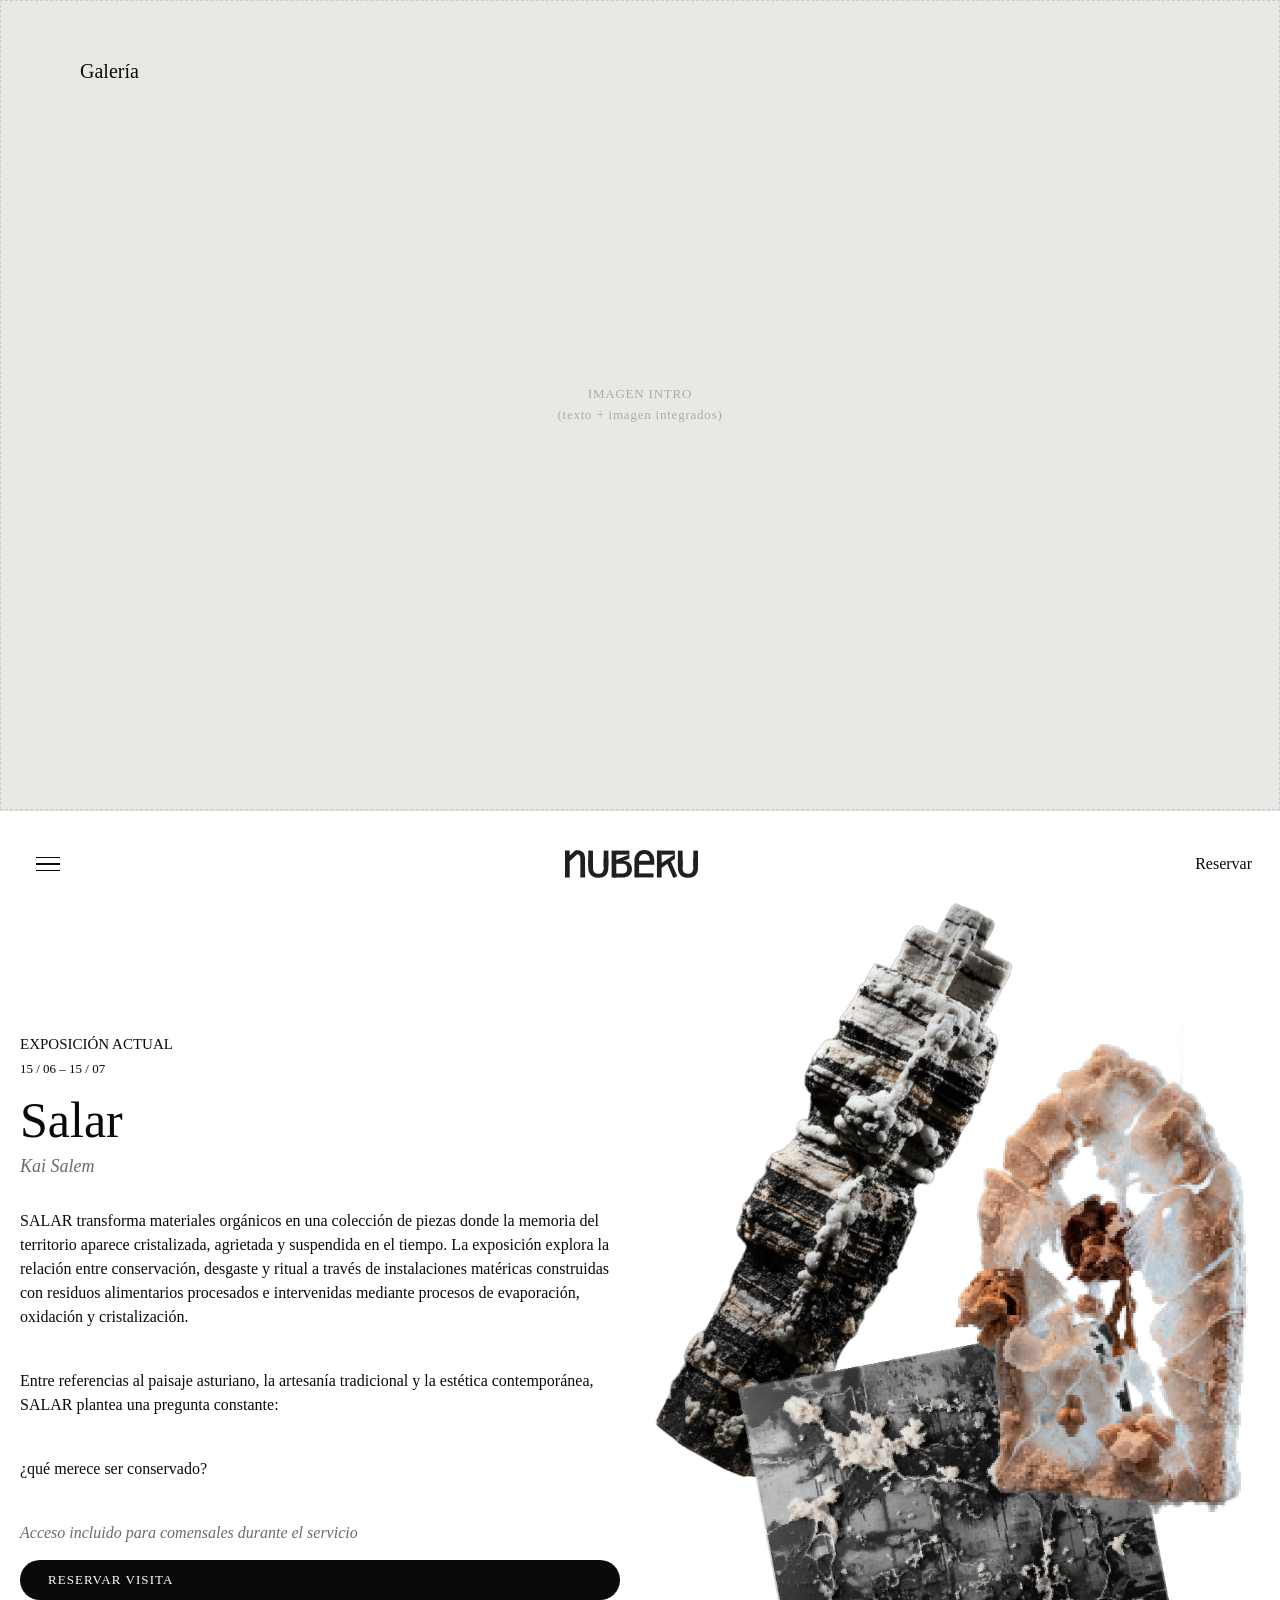
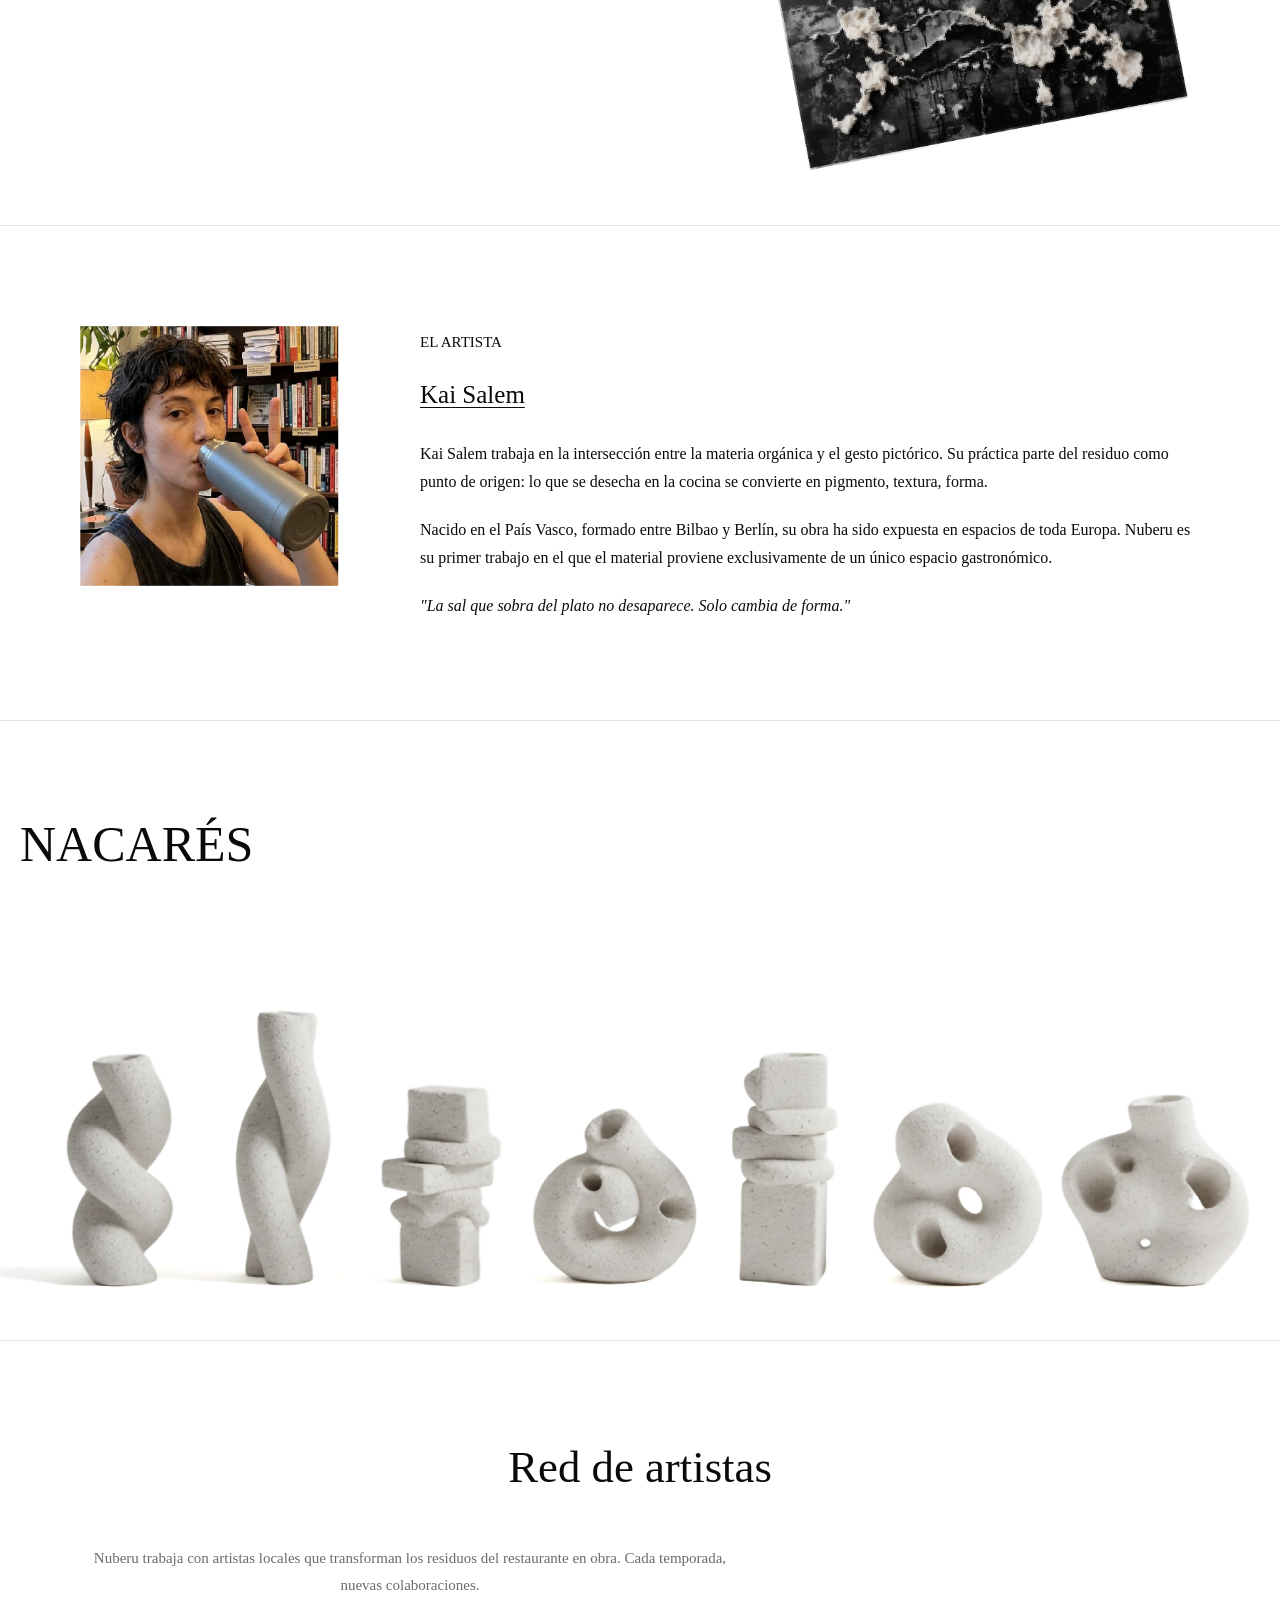
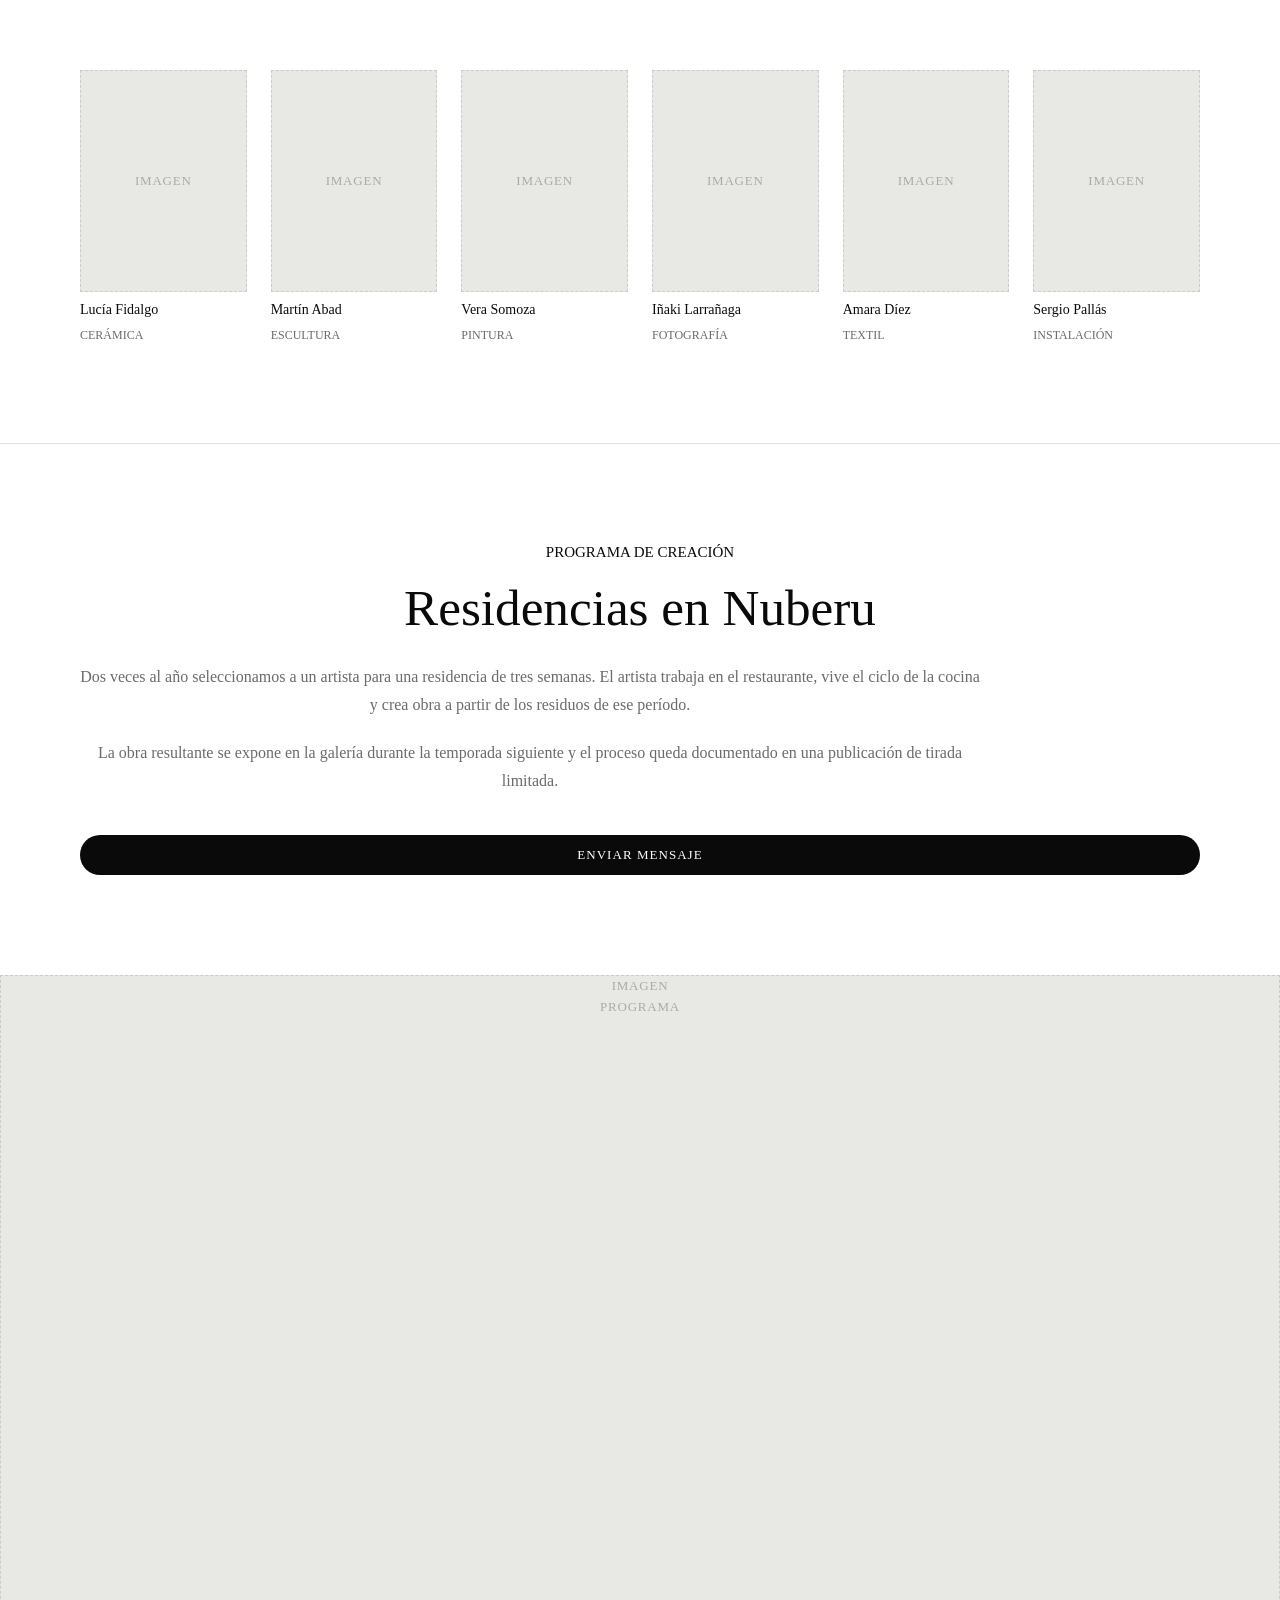
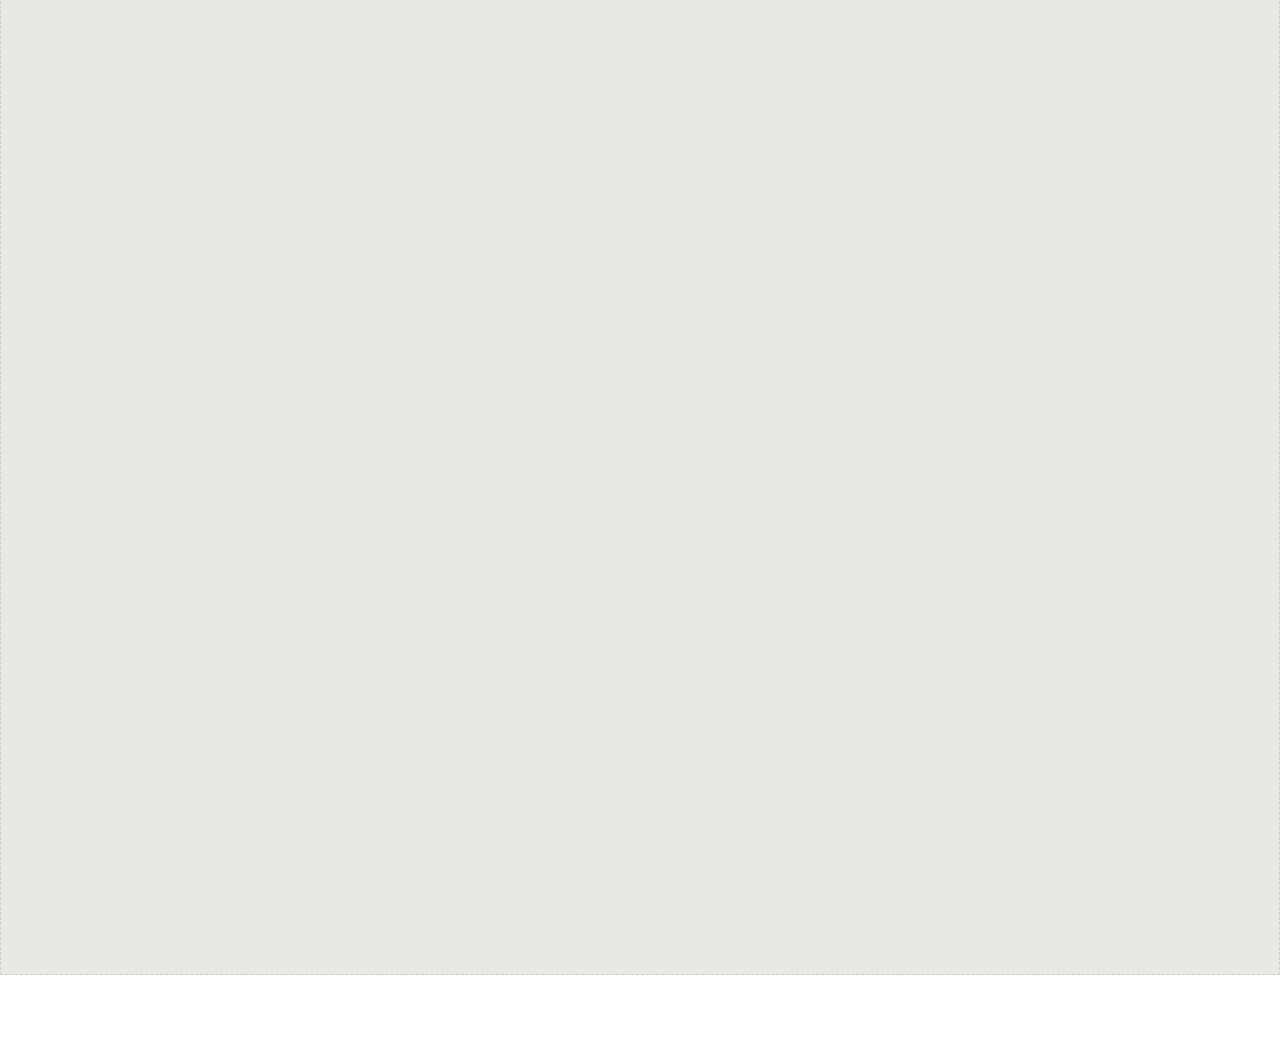
==== galeria.html @ 718197f5 "Add gallery page with interactive elements and styles" ====
<!DOCTYPE html>
<html lang="es">
<head>
    <meta charset="UTF-8" />
    <meta name="viewport" content="width=device-width, initial-scale=1.0" />
    <title>Nuberu — Galería</title>

    <link rel="preconnect" href="https://fonts.googleapis.com" />
    <link rel="preconnect" href="https://fonts.gstatic.com" crossorigin />
    <link href="https://fonts.googleapis.com/css2?family=Cormorant+Garamond:ital,wght@0,300;0,400;1,300;1,400&display=swap" rel="stylesheet" />

    <link rel="stylesheet" href="css/main.css" />
    <link rel="stylesheet" href="css/galeria.css" />
</head>
<body>

<!-- ============================================
     BARRA FIJA INFERIOR
============================================= -->
<nav class="barra-inferior" role="navigation" aria-label="Navegación principal">

    <button class="btn-menu" id="btnMenu" aria-label="Abrir menú" aria-expanded="false">
        <span></span>
        <span></span>
        <span></span>
    </button>

    <a href="index.html" class="barra-logo barra-logo--visible" id="barraLogo" aria-label="Volver al inicio">
        <img src="assets/images/logo.svg" alt="Nuberu" height="28" />
    </a>

    <a href="reservas.html" class="btn-reservar" role="button">Reservar</a>

</nav>


<!-- ============================================
     MENÚ OVERLAY — PANTALLA COMPLETA
============================================= -->
<div class="menu-overlay" id="menuOverlay" role="dialog" aria-modal="true" aria-label="Menú de navegación">
    <div class="menu-columnas">

        <div class="menu-columna">
            <a href="restaurante.html" class="menu-titulo">Restaurante</a>
            <a href="restaurante.html#menu"    class="menu-item">Menú</a>
            <a href="restaurante.html#eventos" class="menu-item">Eventos</a>
            <a href="reservas.html#proveedores" class="menu-item">Productos</a>
        </div>

        <div class="menu-columna">
            <a href="galeria.html" class="menu-titulo">Galería</a>
            <a href="galeria.html#exposiciones"      class="menu-item">Exposiciones</a>
            <a href="galeria.html#artistas"          class="menu-item">Artistas</a>
            <a href="galeria.html#programa-creacion" class="menu-item">Creación</a>
        </div>

    </div>
</div>


<!-- ============================================
     ETIQUETA FIJA: GALERÍA
============================================= -->
<a class="gal-label-fijo" aria-hidden="true" href="galeria.html">Galería</a>


<!-- ============================================
     SECCIÓN 1: INTRO
     Texto e imagen son un único archivo de imagen
============================================= -->
<section id="gal-intro" aria-label="Introducción Galería">
    <div class="gal-intro__imagen">
        <!--
          PRODUCCIÓN: reemplazar por:
          <img src="assets/images/galeria-intro.png"
               alt="Galería Nuberu — espacio de creación y exposición"
               class="gal-intro__img" />
        -->
        <div class="gal-placeholder gal-placeholder--intro">
            <span>IMAGEN INTRO<br>(texto + imagen integrados)</span>
        </div>
    </div>
</section>


<!-- ============================================
     SECCIÓN 2: EXPOSICIÓN ACTUAL
============================================= -->
<section id="exposiciones" aria-label="Exposición actual">

    <div class="gal-expo">

        <!-- Columna izquierda: texto -->
        <div class="gal-expo__texto">
            <p class="gal-expo__etiqueta">Exposición actual</p>
            <p class="gal-expo__fechas">15 / 06 – 15 / 07</p>
            <h1 class="gal-expo__titulo">Salar</h1>
            <p class="gal-expo__artista-nombre">Kai Salem</p>
            <p class="gal-expo__descripcion">
                SALAR transforma materiales orgánicos en una colección de piezas donde la memoria del territorio aparece cristalizada, agrietada y suspendida en el tiempo. La exposición explora la relación entre conservación, desgaste y ritual a través de instalaciones matéricas construidas con residuos alimentarios procesados e intervenidas mediante procesos de evaporación, oxidación y cristalización.
            </p>
            <p class="gal-expo__descripcion"> Entre referencias al paisaje asturiano, la artesanía tradicional y la estética contemporánea, SALAR plantea una pregunta constante:
            </p>
            <p class="gal-expo__descripcion"> ¿qué merece ser conservado?
            </p>
            <p class="gal-expo__nota"> Acceso incluido para comensales durante el servicio
            </p>
            <a href="reservas.html" class="btn-saber-mas">Reservar visita</a>
        </div>

        <!-- Columna derecha: imagen -->
        <div class="gal-expo__imagen">

              <img src="assets/images/salar-comp.png"
                   alt="Salar — Kai Salem" />
        </div>

    </div>

</section>


<!-- ============================================
     SECCIÓN 3: EL ARTISTA
============================================= -->
<section id="gal-artista" aria-label="El artista">

    <div class="gal-artista">

        <!-- 1 columna: imagen -->
        <div class="gal-artista__imagen">
              <img src="assets/images/kai-salem.png"
                   alt="Kai Salem" />
        </div>

        <!-- 3 columnas: texto -->
        <div class="gal-artista__texto">
            <p class="gal-expo__etiqueta">El artista</p>
            <h2 class="gal-artista__nombre">
                <a href="https://www.instagram.com/kai_okai/" target="_blank" rel="noopener" class="gal-artista__nombre-link">
                    Kai Salem
                </a>
            </h2>
            <p class="gal-artista__bio">
                Kai Salem trabaja en la intersección entre la materia orgánica y el gesto pictórico.
                Su práctica parte del residuo como punto de origen: lo que se desecha en la cocina
                se convierte en pigmento, textura, forma.
            </p>
            <p class="gal-artista__bio">
                Nacido en el País Vasco, formado entre Bilbao y Berlín, su obra ha sido expuesta
                en espacios de toda Europa. Nuberu es su primer trabajo en el que el material
                proviene exclusivamente de un único espacio gastronómico.
            </p>
            <p class="gal-artista__bio">
                "La sal que sobra del plato no desaparece. Solo cambia de forma."
            </p>
        </div>

    </div>

</section>
<!-- ============================================
     SECCIÓN 3.2: Proxima exposición
============================================= -->
<section id="gal-prox" aria-label="Próxima exposición">
    <div class="gal-expo__texto"> <h1 class="gal-expo__titulo">NACARÉS</h1> </div>
    <div class="gal-intro__imagen">
          <img src="assets/images/nacares.png"
               alt="Galería Nuberu — espacio de creación y exposición"
               class="gal-intro__img" />

    </div>
</section>


<!-- ============================================
     SECCIÓN 4: RED DE ARTISTAS
============================================= -->
<section id="artistas" aria-label="Red de artistas">

    <div class="gal-red">

        <div class="gal-red__cabecera">
            <h2 class="gal-red__titulo">Red de artistas</h2>
            <p class="gal-red__subtexto">
                Nuberu trabaja con artistas locales que transforman los residuos del restaurante
                en obra. Cada temporada, nuevas colaboraciones.
            </p>
        </div>

        <div class="gal-red__grid">

            <div class="gal-artista-card">
                <div class="gal-placeholder gal-placeholder--card">
                    <span>IMAGEN</span>
                </div>
                <p class="gal-artista-card__nombre">Lucía Fidalgo</p>
                <p class="gal-artista-card__disciplina">Cerámica</p>
            </div>

            <div class="gal-artista-card">
                <div class="gal-placeholder gal-placeholder--card">
                    <span>IMAGEN</span>
                </div>
                <p class="gal-artista-card__nombre">Martín Abad</p>
                <p class="gal-artista-card__disciplina">Escultura</p>
            </div>

            <div class="gal-artista-card">
                <div class="gal-placeholder gal-placeholder--card">
                    <span>IMAGEN</span>
                </div>
                <p class="gal-artista-card__nombre">Vera Somoza</p>
                <p class="gal-artista-card__disciplina">Pintura</p>
            </div>

            <div class="gal-artista-card">
                <div class="gal-placeholder gal-placeholder--card">
                    <span>IMAGEN</span>
                </div>
                <p class="gal-artista-card__nombre">Iñaki Larrañaga</p>
                <p class="gal-artista-card__disciplina">Fotografía</p>
            </div>

            <div class="gal-artista-card">
                <div class="gal-placeholder gal-placeholder--card">
                    <span>IMAGEN</span>
                </div>
                <p class="gal-artista-card__nombre">Amara Díez</p>
                <p class="gal-artista-card__disciplina">Textil</p>
            </div>

            <div class="gal-artista-card">
                <div class="gal-placeholder gal-placeholder--card">
                    <span>IMAGEN</span>
                </div>
                <p class="gal-artista-card__nombre">Sergio Pallás</p>
                <p class="gal-artista-card__disciplina">Instalación</p>
            </div>

        </div>

    </div>

</section>


<!-- ============================================
     SECCIÓN 5: PROGRAMA DE CREACIÓN
============================================= -->
<section id="programa-creacion" aria-label="Programa de creación">

    <div class="gal-programa">

        <div class="gal-programa__texto">
            <p class="gal-expo__etiqueta">Programa de creación</p>
            <h2 class="gal-programa__titulo">Residencias en Nuberu</h2>
            <p class="gal-programa__descripcion">
                Dos veces al año seleccionamos a un artista para una residencia de tres semanas.
                El artista trabaja en el restaurante, vive el ciclo de la cocina y crea obra
                a partir de los residuos de ese período.
            </p>
            <p class="gal-programa__descripcion">
                La obra resultante se expone en la galería durante la temporada siguiente
                y el proceso queda documentado en una publicación de tirada limitada.
            </p>
            <a href="mailto:talento@nuberu.es"
               class="btn-saber-mas"
               aria-label="Enviar mensaje a talento@nuberu.es">
                Enviar mensaje
            </a>
        </div>

        <div class="gal-programa__imagen">
            <!--
              PRODUCCIÓN: reemplazar por:
              <img src="assets/images/programa-creacion.png"
                   alt="Programa de residencias Nuberu" />
            -->
            <div class="gal-placeholder gal-placeholder--programa">
                <span>IMAGEN<br>PROGRAMA</span>
            </div>
        </div>

    </div>

</section>


<script src="js/main.js"></script>
<script src="js/galeria.js"></script>

</body>
</html>
---- css/main.css ----
/* =============================================
   VARIABLES Y RESET
============================================= */
:root {
    --blanco: #ffffff;
    --negro: #0a0a0a;
    --gris-claro: #f5f5f3;
    --gris-texto: #6b6b6b;
    --acento-rosa: #e8567a;
    --acento-mostaza: #d4a843;
    --acento-azul: #2b4fd4;
    --acento-verde: #3d7a5f;
    --barra-alto: 72px;
    --fuente-cuerpo: 'inter', satoshi, sans serif;
}

*, *::before, *::after {
    margin: 0;
    padding: 0;
    box-sizing: border-box;
}

html {
    scroll-behavior: smooth;
}

body {
    font-family: Inter;
    background: var(--blanco);
    color: var(--negro);
    overflow-x: hidden;
    padding-bottom: var(--barra-alto);
}

img {
    display: block;
    max-width: 100%;
}

a {
    text-decoration: none;
    color: inherit;
}

/* =============================================
   BARRA FIJA INFERIOR
============================================= */
.barra-inferior {
    position: fixed;
    bottom: 0;
    left: 0;
    right: 0;
    height: var(--barra-alto);
    z-index: 1000;
    display: flex;
    align-items: center;
    justify-content: space-between;
    padding: 0 28px;
    background: linear-gradient(to bottom, transparent 0%, rgba(255,255,255,0.85) 35%, rgba(255,255,255,0.97) 100%);
    backdrop-filter: blur(2px);
    -webkit-backdrop-filter: blur(2px);
}

.btn-menu {
    background: none;
    border: none;
    cursor: pointer;
    padding: 8px;
    display: flex;
    flex-direction: column;
    gap: 5px;
    transition: opacity 0.2s;
}

.btn-menu:hover { opacity: 0.5; }

.btn-menu span {
    display: block;
    width: 24px;
    height: 1.5px;
    background: var(--negro);
    transition: transform 0.35s ease, opacity 0.25s ease;
    transform-origin: center;
}
.btn-outline {
    border: 1.5px solid var(--negro);
    border-radius: 100px;
    padding: 12px 32px;
    font-family: var(--fuente-cuerpo);
    font-size: 13px;
    letter-spacing: 0.08em;
    text-transform: uppercase;
    background: transparent;
    cursor: pointer;
    transition: background 0.2s, color 0.2s;
    display: inline-block;
}

.btn-outline:hover {
    background: var(--negro);
    color: var(--blanco);
}

/* CTAs bajo el mapa */
.mapa-ctas {
    display: flex;
    justify-content: center;
    gap: 24px;
    margin-top: 48px;
}

/* =============================================
   MENÚ OVERLAY — PANTALLA COMPLETA
============================================= */
.menu-overlay {
    position: fixed;
    inset: 0;
    background: var(--blanco);
    z-index: 10000;
    display: flex;
    flex-direction: column;
    justify-content: center;
    opacity: 0;
    pointer-events: none;
    transition: opacity 0.4s ease;
}

body.menu-abierto .menu-overlay {
    opacity: 1;
    pointer-events: auto;
}

.menu-columnas {
    display: grid;
    grid-template-columns: 1fr 1fr;
    height: 100%;
    align-content: center;
    gap: 0;
}

.menu-columna {
    display: flex;
    flex-direction: column;
    justify-content: center;
    padding: 0;
}

.menu-item,
.menu-columna-titulo {
    padding-left: 80px;
}

.menu-columna:first-child .menu-item,
.menu-columna:first-child .menu-columna-titulo {
    padding-left: 80px;
}

.menu-columna:first-child .menu-titulo,
.menu-columna:first-child .menu-columna-titulo {
    padding-left: 80px;
}

.menu-columna:last-child .menu-item,
.menu-columna:last-child .menu-columna-titulo {
    padding-left: 80px;
}

.menu-columna:last-child .menu-titulo,
.menu-columna:last-child .menu-columna-titulo {
    padding-left: 80px;
}

.menu-columna-titulo {
    font-size: clamp(32px, 4vw, 56px);
    font-weight: 500;
    letter-spacing: 0;
    text-transform: none;
    color: var(--negro);
    margin-bottom: 0;
    padding: 20px 0;
    border-bottom: 1px solid #e0e0e0;
}

.menu-titulo {
    font-size: clamp(32px, 4vw, 56px);
    font-weight: 450;
    line-height: 1;
    padding: 20px 0;
    border-bottom: 1px solid #e0e0e0;
    cursor: pointer;
    transition: color 0.2s, padding-left 0.25s;
    color: var(--negro);
    display: block;
}
.menu-item {
    font-size: clamp(32px, 4vw, 56px);
    font-weight: 300;
    line-height: 1;
    padding: 30px 0;
    border-bottom: 1px solid #e0e0e0;
    cursor: pointer;
    transition: color 0.2s, padding-left 0.25s;
    color: var(--negro);
    display: block;
}

.menu-item:hover {
    color: var(--gris-texto);
    padding-left: 12px;
}

/* =============================================
   SECCIÓN 1: HERO
============================================= */
#hero {
    position: relative;
    width: 100%;
    height: 100vh;
    min-height: 600px;
    overflow: hidden;
    display: flex;
    align-items: center;
    justify-content: center;
}

.hero-bg {
    position: absolute;
    inset: 0;
    background-image: url("assets/images/fondo-hero1.png");
    background-size: cover;
    background-position: center;
    opacity: 0.88;
}

.hero-bg::after {
    content: '';
    position: absolute;
    bottom: 0;
    left: 0;
    right: 0;
    height: 40%;
    background: linear-gradient(to bottom, transparent, white);
}

.hero-logo {
    position: absolute;
    top: 0;
    left: 0;
    right: 0;
    display: flex;
    align-items: flex-start;
    justify-content: center;
    z-index: 2;
    transition: opacity 0.5s ease, transform 0.5s ease;
    animation: fadeUp 0.9s ease both;
}

.hero-logo-texto {
    font-size: clamp(80px, 18vw, 260px);
    font-weight: 900;
    letter-spacing: -0.02em;
    text-transform: uppercase;
    line-height: 0.85;
    color: var(--negro);
    font-family: var(--fuente-cuerpo);
    user-select: none;
    margin-top: -12px;
}

.hero-logo.reducido {
    opacity: 0;
    transform: scale(0.3) translateY(-60px);
    pointer-events: none;
}

.hero-manuscrito {
    position: absolute;
    bottom: 18%;
    left: 50%;
    transform: translateX(-42%);
    z-index: 3;
    animation: fadeUp 1.1s 0.3s ease both;
}

.hero-manuscrito-placeholder {
    font-size: clamp(28px, 5vw, 72px);
    font-style: italic;
    font-weight: 300;
    color: var(--negro);
    line-height: 1.2;
    text-align: center;
    font-family: 'Brush Script MT', 'Segoe Script', cursive;
}

/* =============================================
   SECCIÓN 2: INTRO
============================================= */
#intro {
    display: grid;
    grid-template-columns: 1fr auto 1fr;
    align-items: center;
    gap: 40px;
    padding: 100px 80px;
    max-width: 1400px;
    margin: 0 auto;
}

.intro-imagen {
    aspect-ratio: 3 / 4;
    max-width: 220px;
    overflow: visible;
}

.intro-imagen img {
    width: 100%;
    height: 100%;
    object-fit: cover;
    transition: transform 0.6s ease;
}

.intro-imagen img:hover {
    transform: scale(1.04);
}

.intro-imagen-label {
    font-size: 13px;
    letter-spacing: 0.1em;
    text-transform: uppercase;
    margin-top: 10px;
}

.intro-centro {
    text-align: center;
    flex-shrink: 0;
}

.intro-manuscrito-placeholder {
    font-size: clamp(24px, 3.5vw, 52px);
    font-style: italic;
    font-weight: 300;
    line-height: 1.3;
    font-family: 'Brush Script MT', 'Segoe Script', cursive;
}

#intro .intro-derecha {
    display: flex;
    flex-direction: column;
    align-items: flex-end;
}

#intro > div:first-child {
    transform: rotate(-5deg);
    position: relative;
    z-index: 1;
}

#intro .intro-derecha {
    transform: rotate(5deg);
    position: relative;
    z-index: 1;
}

/* =============================================
   SECCIÓN 3: FILOSOFÍA
============================================= */
#filosofia {
    padding: 60px 80px 100px;
    max-width: 1400px;
    margin: 0 auto;
}

.filosofia-texto {
    text-align: center;
    margin-bottom: 60px;
}

.filosofia-titulo {
    font-size: clamp(28px, 4vw, 58px);
    font-weight: 300;
    font-style: italic;
    margin-bottom: 20px;
    font-family: 'Brush Script MT', 'Segoe Script', cursive;
}

.filosofia-subtexto {
    font-size: clamp(14px, 1.5vw, 18px);
    font-weight: 300;
    color: var(--gris-texto);
    max-width: 560px;
    margin: 0 auto;
    line-height: 1.7;
    font-style: italic;
}

.filosofia-imagen {
    width: 100%;
    aspect-ratio: 16 / 7;
    overflow: hidden;
    background: var(--gris-claro);
    position: relative;
}

.filosofia-imagen img {
    width: 100%;
    height: 100%;
    object-fit: cover;
}

.filosofia-imagen-placeholder {
    width: 100%;
    height: 100%;
    background: #d8d8d5;
    display: flex;
    align-items: center;
    justify-content: center;
    color: #aaa;
    font-size: 14px;
    letter-spacing: 0.08em;
}

/* =============================================
   SECCIÓN 4: ACTUALIDAD
============================================= */
#actualidad {
    display: grid;
    grid-template-columns: 1fr 1fr;
    gap: 0;
    max-width: 1400px;
    margin: 0 auto;
    padding: 100px 80px;
    border-top: 1px solid #e0e0e0;
}

.actualidad-bloque {
    padding: 0 60px 0 0;
}

.actualidad-bloque:last-child {
    padding: 0 0 0 60px;
    border-left: 1px solid #e0e0e0;
}

.actualidad-etiqueta {
    font-size: 11px;
    text-transform: uppercase;
    margin-bottom: 8px;
}

.actualidad-fecha {
    font-size: 13px;
    margin-bottom: 12px;
}

.actualidad-titulo {
    font-size: clamp(36px, 5vw, 72px);
    font-weight: 300;
    line-height: 0.95;
    margin-bottom: 16px;
}

.actualidad-subtitulo {
    font-size: 16px;
    font-weight: 300;
    font-style: italic;
    color: var(--gris-texto);
    margin-bottom: 32px;
}

.actualidad-descripcion {
    font-size: 16px;
    font-weight: 300;
    color: var(--gris-texto);
    line-height: 1.6;
    margin-bottom: 32px;
    max-width: 320px;
    font-style: italic;
}

.btn-saber-mas {
    display: inline-block;
    background: var(--negro);
    color: var(--blanco);
    border: none;
    border-radius: 100px;
    padding: 12px 28px;
    font-family: var(--fuente-cuerpo);
    font-size: 13px;
    letter-spacing: 0.08em;
    text-transform: uppercase;
    cursor: pointer;
    transition: background 0.2s, transform 0.15s;
}

.btn-saber-mas:hover {
    background: #333;
    transform: scale(1.03);
}

/* =============================================
   SECCIÓN 5: MAPA INTERACTIVO
============================================= */
#mapa {
    padding: 60px 80px 100px;
    max-width: 1400px;
    margin: 0 auto;
    isolation: isolate;
    position: relative;
    z-index: 2;
}

.mapa-contenedor {
    position: relative;
    width: 100%;
    aspect-ratio: 16 / 10;
    overflow: visible;
}

.mapa-imagen {
    width: 100%;
    height: 100%;
    object-fit: contain;
    display: block;
}

.mapa-placeholder {
    width: 100%;
    height: 100%;
    display: flex;
    align-items: center;
    justify-content: center;
    color: #aaa;
    font-size: 14px;
    letter-spacing: 0.08em;
}

/* Puntos del mapa */
.mapa-punto {
    position: absolute;
    width: 14px;
    height: 14px;
    border-radius: 50%;
    cursor: pointer;
    transform: translate(-50%, -50%);
    z-index: 3; /* estar por encima de la imagen pero POR DEBAJO del tooltip */
    transition: transform 0.2s ease;
}

/* Área invisible expandida para hover (evita parpadeos) */
.mapa-punto::before {
    content: '';
    position: absolute;
    /* Reducido para evitar solapamientos entre puntos */
    width: 56px;
    height: 56px;
    top: 50%;
    left: 50%;
    transform: translate(-50%, -50%);
    border-radius: 50%;
    pointer-events: auto; /* esta área sí captura el hover */
}

/* El pseudo-elemento anterior que expandía mucho hacia arriba causaba
   interacciones no deseadas (activaba puntos cuando el cursor pasaba
   por encima de la zona del tooltip). Lo convertimos en no-interactuable
   para que no interfiera con otros puntos. */
.mapa-punto::after {
    content: '';
    position: absolute;
    width: 44px;
    height: 0px; /* ya no ocupa zona vertical */
    top: 50%;
    left: 50%;
    transform: translateX(-50%);
    pointer-events: none; /* evitar que interfiera con eventos */
}

.mapa-punto:hover {
    transform: translate(-50%, -50%) scale(1.4);
}

/* Posiciones y colores — ajustar según imagen real del plano */
.punto-rosa    { background: var(--acento-rosa);    top: 24%; left: 38%; }
.punto-rosa-2  { background: var(--acento-rosa);    top: 23%; left: 65%; }
.punto-azul    { background: var(--acento-azul);    top: 56%; left: 38%; }
.punto-verde   { background: var(--acento-verde);   top: 77%; left: 56%; }
.punto-mostaza { background: var(--acento-mostaza); top: 76%; left: 34%; }
.punto-salmon  { background: #e89070;               top: 45%; left: 72%; }
.punto-rojo  { background: #c0392b;                 top: 66%; left: 25%; }
.punto-beige { background: #d4b89a;                 top: 62%; left: 74%; }

/* Tooltip polaroid */
.mapa-tooltip {
    position: fixed;
    bottom: auto;
    left: auto;
    transform: rotate(-3deg) scale(0.85);
    width: 220px;
    background: var(--blanco);
    opacity: 0;
    /* No interacciona hasta estar activo */
    pointer-events: none;
    transition: opacity 0.25s ease, transform 0.3s ease;
    transform-origin: bottom center;
    /* Mantener sobre todo (incluso sobre overlay cuando no está activo) */
    z-index: 9999;
    border: 2px solid #000000;
    /* Evitar display:none para que offsetHeight/offsetWidth sean medibles
       por JS al posicionar. Usaremos opacity y visibility. */
    visibility: hidden;
    padding: 0; /* sin padding: el padding solo va en .mapa-tooltip-label */
}

.mapa-tooltip.activo {
    opacity: 1;
    /* ahora sí puede recibir hover/clicks */
    pointer-events: none;
    /* Seguimos sin permitir pointer-events para que el tooltip no
       sea interactivo y no interfiera con el mapa. Si en el futuro
       necesita ser clicable, usar .mapa-tooltip.interactivo */
    visibility: visible;
    transform: rotate(-2deg) scale(1);
}

/* Si en algún caso se necesita interactividad en el tooltip, usar esta clase */
.mapa-tooltip.interactivo {
    pointer-events: auto;
}

.mapa-tooltip-imagen {
    width: 100%;
    height: auto;
    display: block;
    object-fit: cover;
    /* Forzar relación de aspecto 3:4; moderno y funciona en navegadores actuales */
    aspect-ratio: 3 / 4;
    max-height: 320px; /* fallback para evitar imágenes excesivamente altas */
    margin-bottom: 10px; /* separación entre imagen y texto */
}

.mapa-tooltip-label {
    padding: 12px 12px 12px; /* más espacio alrededor del texto */
    background: var(--blanco);
}

.mapa-tooltip-titulo {
    font-size: 16px;
    text-transform: uppercase;
    font-weight: 300;
    color: var(--negro);
    margin: 0;
}

/* Asegurar que el tooltip NO tenga padding (la imagen toca el borde) */
/* .mapa-tooltip padding se define arriba sin valor */

.mapa-tooltip-media {
    width: 100%;
    /* Forzar proporción 3:4 para el contenedor; en navegadores sin support
       aspect-ratio, usamos padding-bottom fallback (75% = 3/4) */
    aspect-ratio: 3 / 4;
    position: relative;
    overflow: hidden;
    background: #eaeaea;
}
.mapa-tooltip-media::before {
    content: '';
    display: block;
    /* fallback para navegadores que no soporten aspect-ratio */
    padding-bottom: 75%;
}
.mapa-tooltip-media img.mapa-tooltip-imagen {
    position: absolute;
    inset: 0;
    width: 100%;
    height: 100%;
    object-fit: cover;
}

/* =============================================
   ANIMACIONES
============================================= */
@keyframes fadeUp {
    from { opacity: 0; transform: translateY(20px); }
    to   { opacity: 1; transform: translateY(0); }
}

/* =============================================
   RESPONSIVE
============================================= */
@media (max-width: 900px) {
    #intro {
        grid-template-columns: 1fr;
        padding: 60px 32px;
        text-align: center;
    }

    #intro .intro-derecha {
        align-items: center;
    }

    .intro-imagen {
        max-width: 200px;
        margin: 0 auto;
    }

    #filosofia { padding: 40px 32px 60px; }

    #actualidad {
        grid-template-columns: 1fr;
        padding: 60px 32px;
        gap: 60px;
    }

    .actualidad-bloque,
    .actualidad-bloque:last-child {
        padding: 0;
        border: none;
    }

    #mapa { padding: 40px 32px 60px; }

    .mapa-ctas {
        flex-direction: column;
        gap: 16px;
        align-items: center;
    }

    .menu-columnas {
        grid-template-columns: 1fr;
    }

    .menu-columna:first-child {
        border-right: none;
        border-bottom: 1px solid #e0e0e0;
    }

    .menu-columna {
        padding: 40px 32px;
    }

    .menu-item {
        font-size: clamp(28px, 7vw, 44px);
        padding: 14px 0;
    }
}
---- css/galeria.css ----
/* =============================================
   NUBERU — galeria.css
   Estilos específicos de la página galería
   ============================================= */

/* El logo en esta página siempre es visible
   (no hay hero que lo oculte) */
.barra-logo--visible {
    opacity: 1 !important;
    pointer-events: auto !important;
}

/* =============================================
   ETIQUETA FIJA: GALERÍA
   Mismo comportamiento que .rest-label-fijo
============================================= */
.gal-label-fijo {
    position: fixed;
    top: 60px;
    left: 80px;
    font-size: 20px;
    color: var(--negro);
    font-weight: 400;
    z-index: 500;
    pointer-events: none;
}

/* =============================================
   PLACEHOLDERS (eliminar en producción)
============================================= */
.gal-placeholder {
    background: #e8e8e5;
    display: flex;
    align-items: center;
    justify-content: center;
    color: #aaa;
    font-size: 13px;
    letter-spacing: 0.06em;
    border: 1px dashed #ccc;
    width: 100%;
    text-align: center;
    line-height: 1.6;
}

.gal-placeholder--intro   { height: 90vh; }
.gal-placeholder--expo    { width: 100%; height: 100%; min-height: 600px; }
.gal-placeholder--artista { aspect-ratio: 3/4; }
.gal-placeholder--card    { aspect-ratio: 3/4; }
.gal-placeholder--programa { aspect-ratio: 4/5; }

/* =============================================
   SECCIÓN 1: INTRO
============================================= */
#gal-intro {
    width: 100%;
    overflow: hidden;
}

.gal-intro__imagen {
    width: 100%;
}

.gal-intro__img {
    width: 100%;
    display: block;
    height: auto;
}

/* =============================================
   SECCIÓN 2: EXPOSICIÓN ACTUAL
============================================= */
#exposiciones {
    border-top: 1px solid #e0e0e0;
}

.gal-expo {
    display: grid;
    grid-template-columns: 1fr 1fr;
    gap: 0;
    max-width: 1400px;
    margin: 0 auto;
    align-items: stretch;
    min-height: 70vh;
}

/* Columna izquierda: texto */
.gal-expo__texto {
    padding: 100px 20px;
    display: flex;
    flex-direction: column;
    justify-content: center;
    gap: 0;
}

.gal-expo__etiqueta {
    font-size: 15px;
    text-transform: uppercase;
    color: var(--negro);
    margin-bottom: 8px;
    font-weight: 400;
}

.gal-expo__fechas {
    font-size: 13px;
    color: var(--negro);
    margin-bottom: 20px;
    font-weight: 300;
}

.gal-expo__titulo {
    font-size: 50px;
    font-weight: 300;
    line-height: 0.95;
    color: var(--negro);
    margin-bottom: 12px;
}

.gal-expo__artista-nombre {
    font-size: 18px;
    font-weight: 300;
    font-style: italic;
    color: var(--gris-texto);
    margin-bottom: 32px;
}

.gal-expo__descripcion {
    font-size: 16px;
    font-weight: 300;
    color: var(--negro);
    line-height: 1.5;
    margin-bottom: 40px;
    max-width: 600px;
}

.gal-expo__nota {
    font-size: 16px;
    font-weight: 300;
    font-style: italic;
    color: var(--gris-texto);
    line-height: 1.5;
    margin-bottom: 15px;
    max-width: 600px;
}

/* Columna derecha: imagen */
.gal-expo__imagen {
    overflow: hidden;
    position: relative;
}

.gal-expo__imagen img,
.gal-expo__imagen .gal-placeholder--expo {
    width: 100%;
    height: 100%;
    object-fit: cover;
    display: block;
}

/* =============================================
   SECCIÓN 3: EL ARTISTA
   Grid 1 + 3 columnas
============================================= */
#gal-artista {
    border-top: 1px solid #e0e0e0;
}

.gal-artista {
    display: grid;
    grid-template-columns: 1fr 3fr;
    gap: 80px;
    max-width: 1400px;
    margin: 0 auto;
    padding: 100px 80px;
    align-items: start;
}

.gal-artista__imagen img,
.gal-artista__imagen .gal-placeholder--artista {
    width: 100%;
    display: block;
}

.gal-artista__texto {
    display: flex;
    flex-direction: column;
    gap: 0;
    padding-top: 8px;
}

.gal-artista__nombre {
    font-size: clamp(36px, 4vw, 60px);
    font-weight: 300;
    color: var(--negro);
    margin-bottom: 28px;
    line-height: 1.05;
}

/* El nombre es un enlace a Instagram */
.gal-artista__nombre-link {
    font-size: 25px;
    color: var(--negro);
    text-decoration: underline;
    text-underline-offset: 4px;
    text-decoration-thickness: 1px;
    transition: opacity 0.2s;
}

.gal-artista__nombre-link:hover {
    opacity: 0.55;
}

.gal-artista__bio {
    font-size: 16px;
    font-weight: 300;
    line-height: 1.75;
    margin-bottom: 20px;
    max-width: 900px;
}

.gal-artista__bio:last-child {
    font-style: italic;
    margin-bottom: 0;
}
/* =============================================
   SECCIÓN 3.2: prox
============================================= */
#gal-prox {
    border-top: 1px solid #e0e0e0;
}


/* =============================================
   SECCIÓN 4: RED DE ARTISTAS
============================================= */
#artistas {
    border-top: 1px solid #e0e0e0;
}

.gal-red {
    max-width: 1400px;
    margin: 0 auto;
    padding: 100px 80px;
}

.gal-red__cabecera {
    text-align: center;
    display: grid;
    gap: 40px;
    margin-bottom: 72px;
    align-items: start;
}

.gal-red__titulo {
    text-align: center;
    font-size: clamp(32px, 3.5vw, 52px);
    font-weight: 300;
    color: var(--negro);
}

.gal-red__subtexto {
    text-align: center;
    font-size: 15px;
    font-weight: 300;
    color: var(--gris-texto);
    line-height: 1.75;
    padding-top: 12px;
    max-width: 660px;
}

.gal-red__grid {
    display: grid;
    grid-template-columns: repeat(6, 1fr);
    gap: 24px;
}

.gal-artista-card {
    display: flex;
    flex-direction: column;
    gap: 10px;
}

.gal-artista-card__nombre {
    font-size: 14px;
    font-weight: 400;
    color: var(--negro);
}

.gal-artista-card__disciplina {
    font-size: 12px;
    font-weight: 300;
    color: var(--gris-texto);
    text-transform: uppercase;
}

/* =============================================
   SECCIÓN 5: PROGRAMA DE CREACIÓN
============================================= */
#programa-creacion {
    border-top: 1px solid #e0e0e0;
}

.gal-programa {
    display: grid;
    text-align: center;
    gap: 0;
    max-width: 1400px;
    margin: 0 auto;
    align-items: center;
    min-height: 60vh;
}

.gal-programa__texto {
    padding: 100px 80px;
    display: flex;
    flex-direction: column;
    justify-content: center;
    gap: 0;
}

.gal-programa__titulo {
    font-size: clamp(36px, 4vw, 60px);
    font-weight: 300;
    color: var(--negro);
    line-height: 1.05;
    margin-top: 12px;
    margin-bottom: 28px;
}

.gal-programa__descripcion {
    font-size: 16px;
    text-align: center;
    font-weight: 300;
    color: var(--gris-texto);
    line-height: 1.75;
    margin-bottom: 20px;
    max-width: 900px;
}

.gal-programa__descripcion:last-of-type {
    margin-bottom: 40px;
}

.gal-programa__imagen {
    overflow: hidden;
    height: 100%;
    min-height: 60vh;
}

.gal-programa__imagen img,
.gal-programa__imagen .gal-placeholder--programa {
    width: 100%;
    height: 100%;
    object-fit: cover;
    display: block;
    min-height: 60vh;
}

/* =============================================
   RESPONSIVE
============================================= */
@media (max-width: 900px) {

    .gal-label-fijo {
        left: 24px;
        top: 16px;
        font-size: 15px;
    }

    /* Intro */
    .gal-placeholder--intro { height: 60vh; }

    /* Exposición: apilar */
    .gal-expo {
        grid-template-columns: 1fr;
    }

    .gal-expo__texto {
        padding: 60px 32px;
    }

    .gal-expo__imagen {
        min-height: 50vw;
    }

    /* Artista: apilar */
    .gal-artista {
        grid-template-columns: 1fr;
        padding: 60px 32px;
        gap: 40px;
    }

    .gal-artista__imagen {
        max-width: 220px;
    }

    /* Red: 2 columnas en mobile */
    .gal-red {
        padding: 60px 32px;
    }

    .gal-red__cabecera {
        grid-template-columns: 1fr;
        gap: 20px;
        margin-bottom: 48px;
    }

    .gal-red__grid {
        grid-template-columns: repeat(2, 1fr);
        gap: 20px;
    }

    /* Programa: apilar */
    .gal-programa {
        grid-template-columns: 1fr;
    }

    .gal-programa__texto {
        padding: 60px 32px;
        order: 2;
    }

    .gal-programa__imagen {
        order: 1;
        min-height: 50vw;
    }

    .gal-programa__imagen .gal-placeholder--programa {
        min-height: 50vw;
    }
}
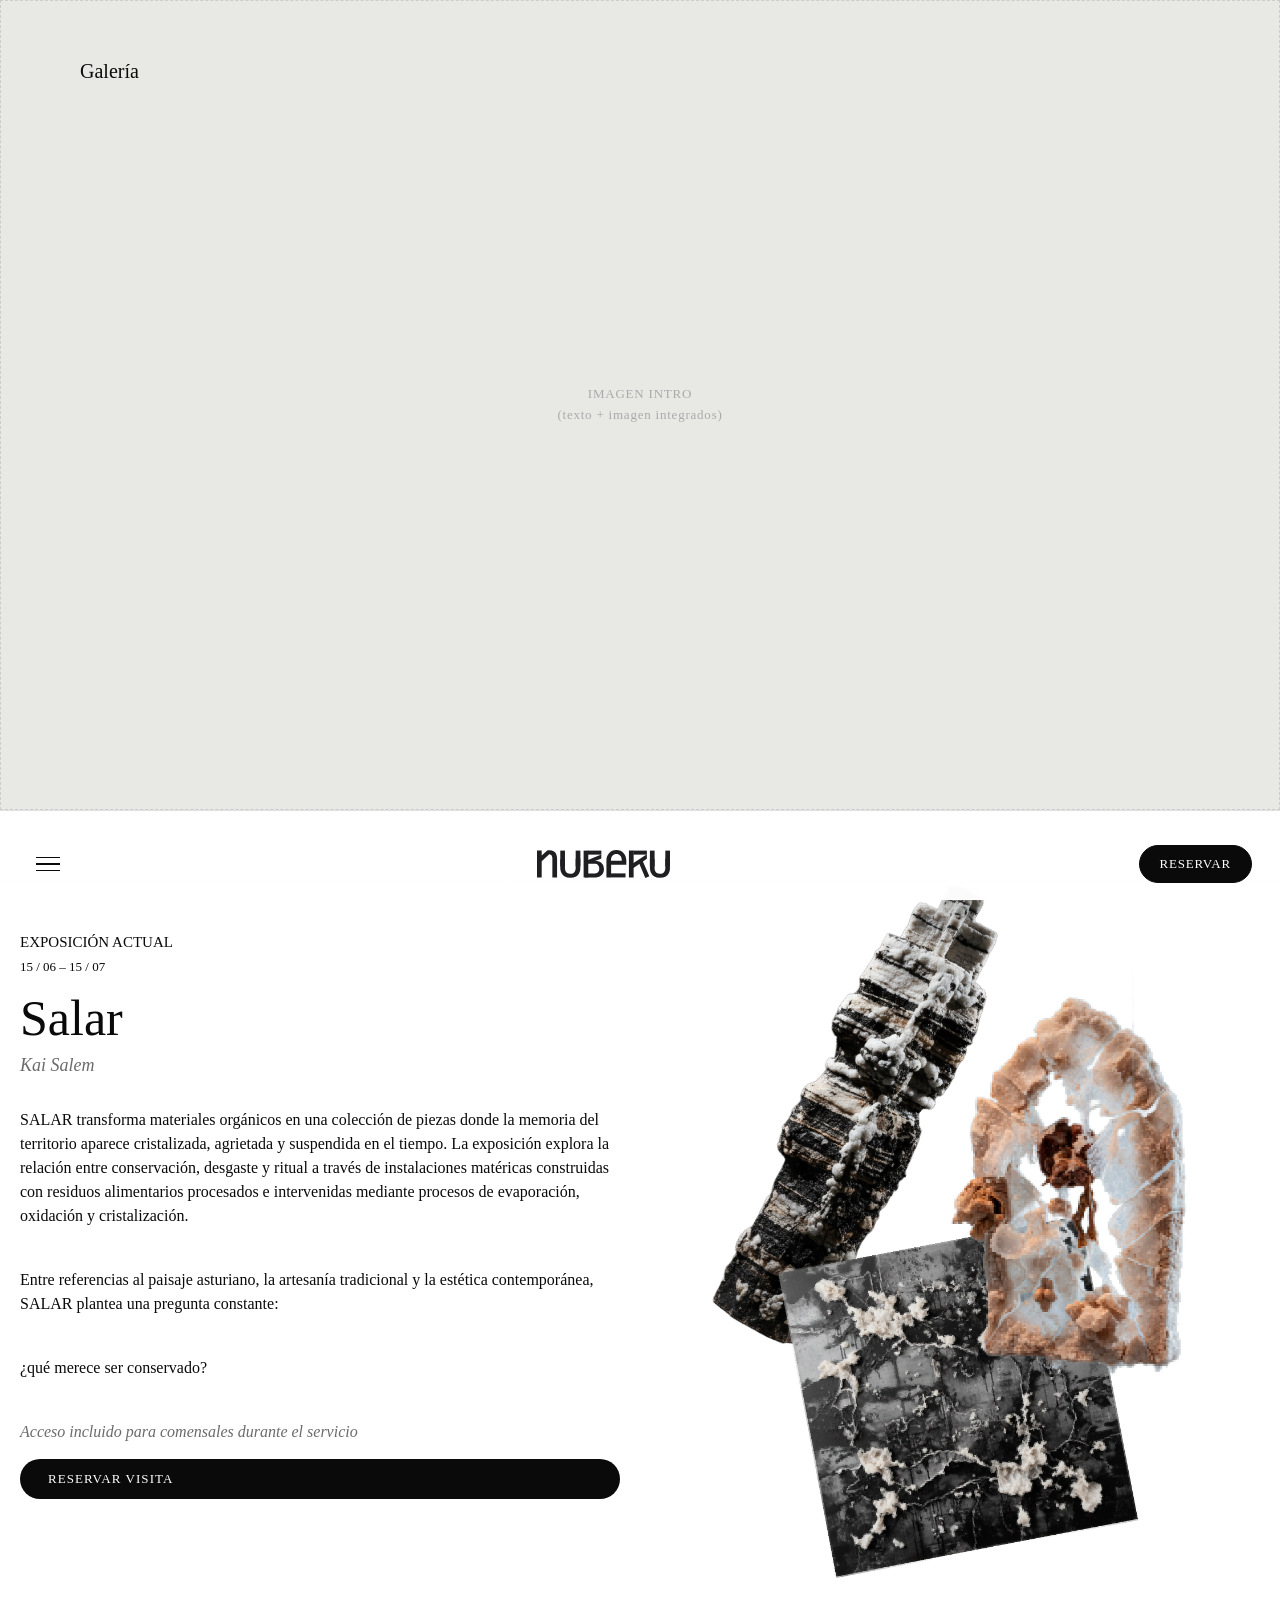
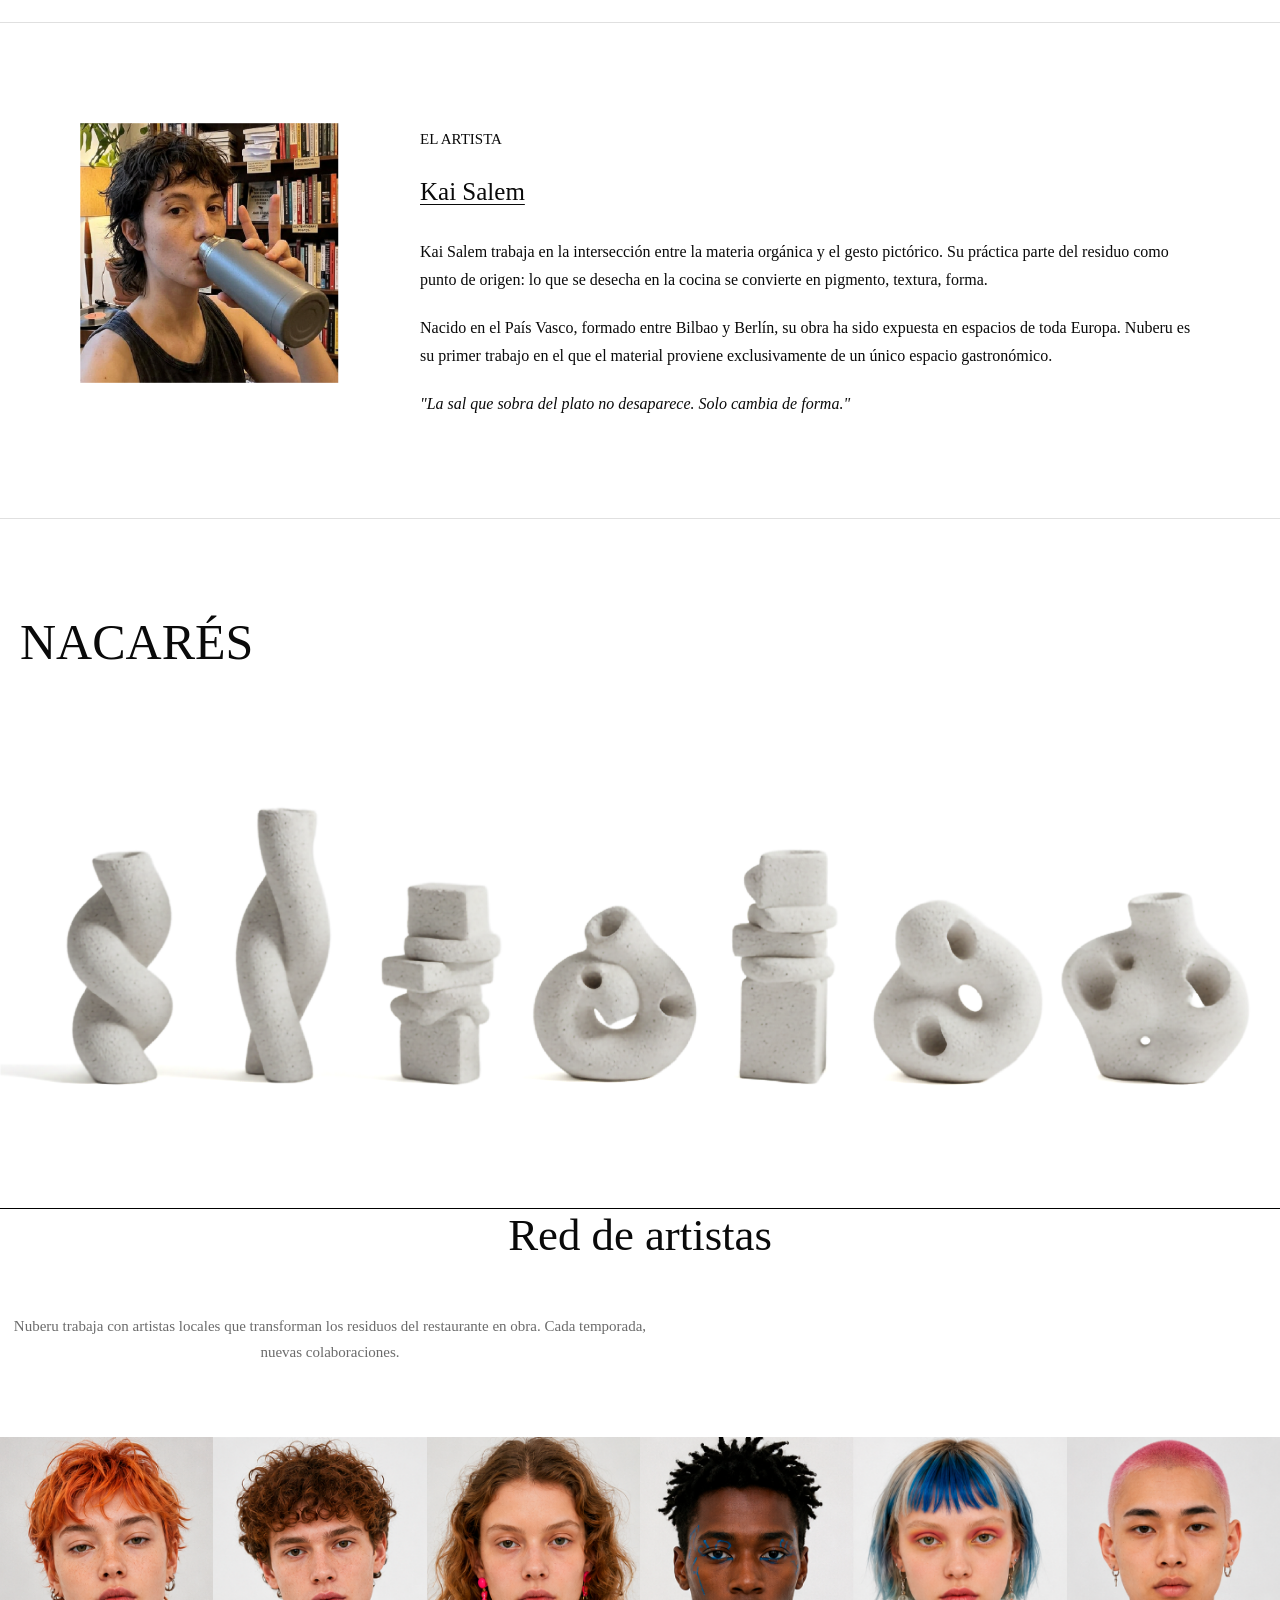
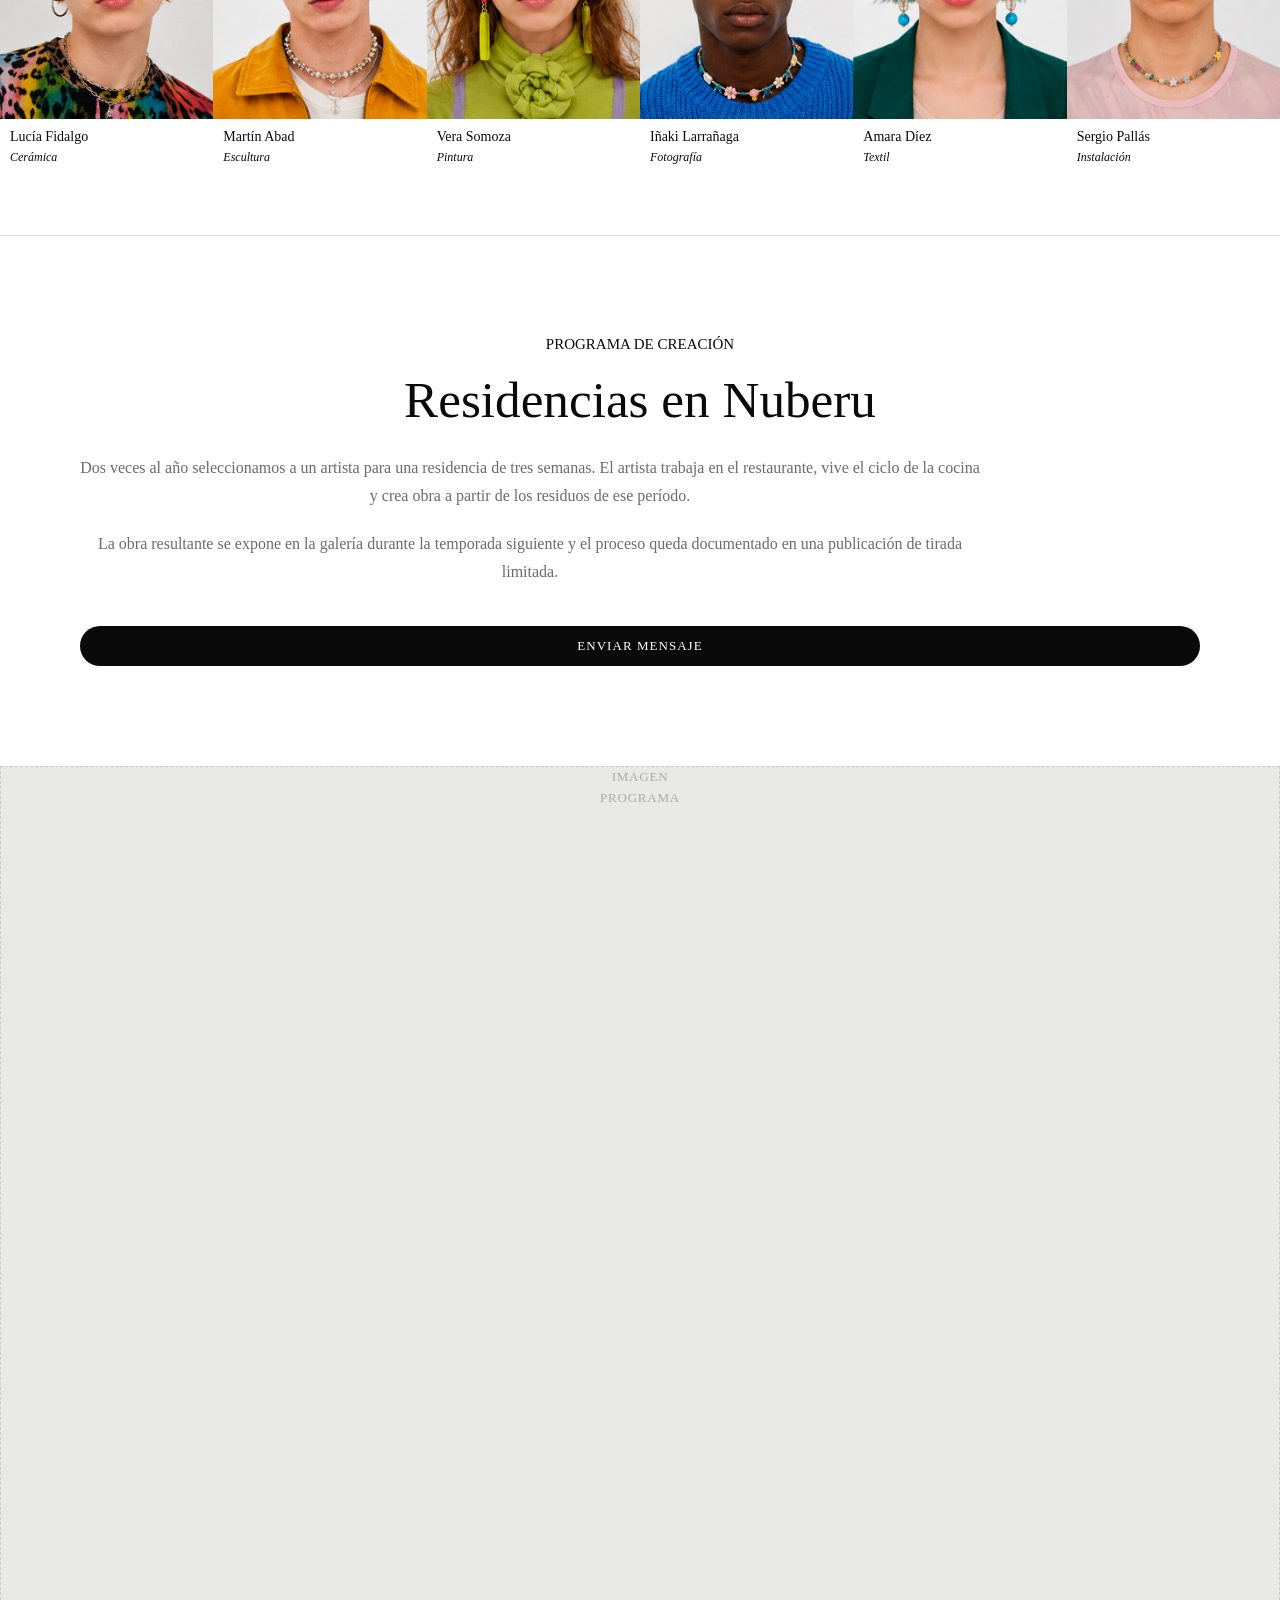
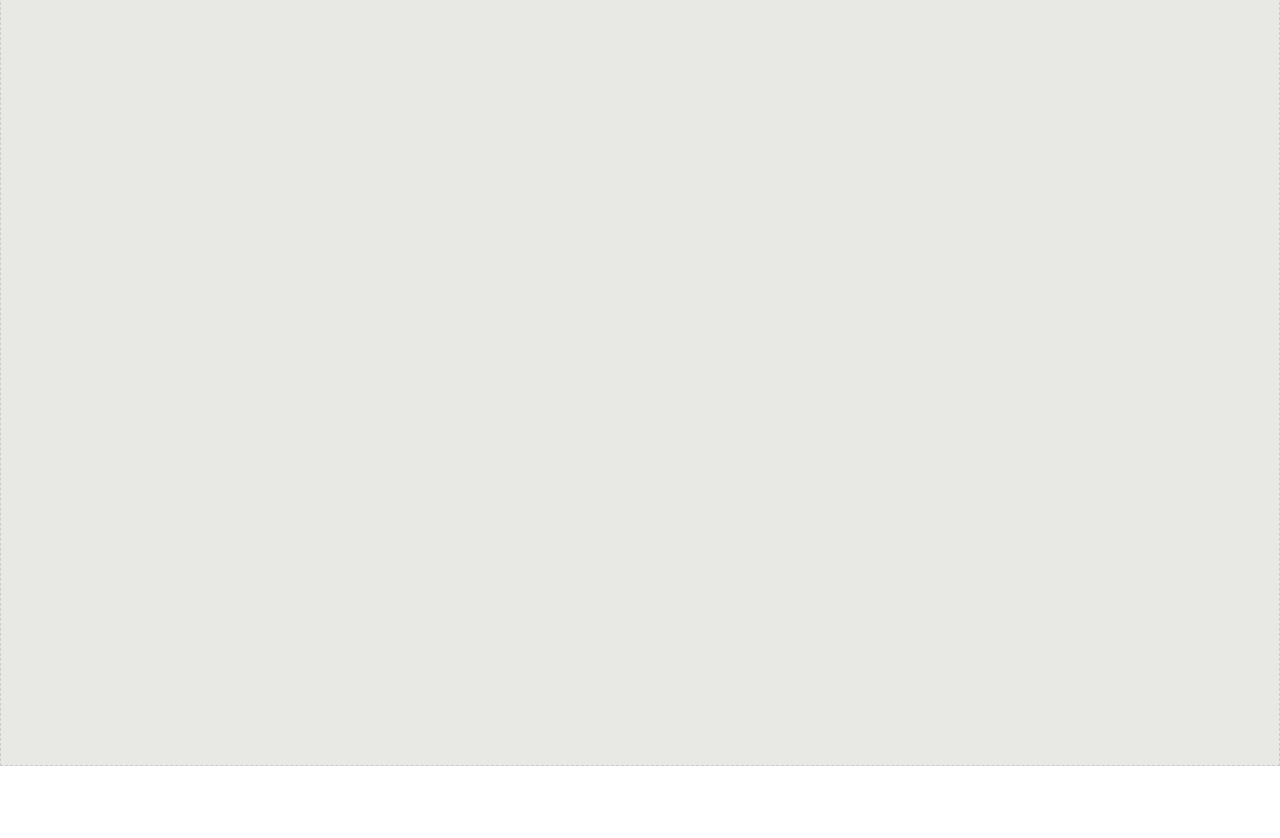
==== commit f0bc2941: "Add reservation functionality and improve UI for restaurant page" ====
--- a/galeria.html
+++ b/galeria.html
@@ -44,7 +44,7 @@
             <a href="restaurante.html" class="menu-titulo">Restaurante</a>
             <a href="restaurante.html#menu"    class="menu-item">Menú</a>
             <a href="restaurante.html#eventos" class="menu-item">Eventos</a>
-            <a href="reservas.html#proveedores" class="menu-item">Productos</a>
+            <a href="restaurante.html#proveedores" class="menu-item">Productos</a>
         </div>
 
         <div class="menu-columna">
@@ -191,49 +191,37 @@
         <div class="gal-red__grid">
 
             <div class="gal-artista-card">
-                <div class="gal-placeholder gal-placeholder--card">
-                    <span>IMAGEN</span>
-                </div>
+                <img src="assets/images/art-2.png">
                 <p class="gal-artista-card__nombre">Lucía Fidalgo</p>
                 <p class="gal-artista-card__disciplina">Cerámica</p>
             </div>
 
             <div class="gal-artista-card">
-                <div class="gal-placeholder gal-placeholder--card">
-                    <span>IMAGEN</span>
-                </div>
+                <img src="assets/images/art-1.png">
                 <p class="gal-artista-card__nombre">Martín Abad</p>
                 <p class="gal-artista-card__disciplina">Escultura</p>
             </div>
 
             <div class="gal-artista-card">
-                <div class="gal-placeholder gal-placeholder--card">
-                    <span>IMAGEN</span>
-                </div>
+                <img src="assets/images/art-4.png">
                 <p class="gal-artista-card__nombre">Vera Somoza</p>
                 <p class="gal-artista-card__disciplina">Pintura</p>
             </div>
 
             <div class="gal-artista-card">
-                <div class="gal-placeholder gal-placeholder--card">
-                    <span>IMAGEN</span>
-                </div>
+                <img src="assets/images/art-3.png">
                 <p class="gal-artista-card__nombre">Iñaki Larrañaga</p>
                 <p class="gal-artista-card__disciplina">Fotografía</p>
             </div>
 
             <div class="gal-artista-card">
-                <div class="gal-placeholder gal-placeholder--card">
-                    <span>IMAGEN</span>
-                </div>
+                <img src="assets/images/art-6.png">
                 <p class="gal-artista-card__nombre">Amara Díez</p>
                 <p class="gal-artista-card__disciplina">Textil</p>
             </div>
 
             <div class="gal-artista-card">
-                <div class="gal-placeholder gal-placeholder--card">
-                    <span>IMAGEN</span>
-                </div>
+                <img src="assets/images/art-5.png">
                 <p class="gal-artista-card__nombre">Sergio Pallás</p>
                 <p class="gal-artista-card__disciplina">Instalación</p>
             </div>
--- a/css/main.css
+++ b/css/main.css
@@ -99,6 +99,27 @@
 .btn-outline:hover {
     background: var(--negro);
     color: var(--blanco);
+}
+
+/* Botón de reservar (barra/fuentes): fondo negro, texto blanco, bordes redondeados */
+.btn-reservar {
+    display: inline-block;
+    background: var(--negro);
+    color: var(--blanco);
+    border-radius: 100px;
+    padding: 10px 20px;
+    font-family: var(--fuente-cuerpo);
+    font-size: 13px;
+    letter-spacing: 0.06em;
+    text-transform: uppercase;
+    border: 1.5px solid var(--negro);
+    cursor: pointer;
+    text-decoration: none;
+}
+
+.btn-reservar:hover {
+    background: var(--blanco);
+    color: var(--negro);
 }
 
 /* CTAs bajo el mapa */
--- a/css/galeria.css
+++ b/css/galeria.css
@@ -22,8 +22,8 @@
     color: var(--negro);
     font-weight: 400;
     z-index: 500;
-    pointer-events: none;
-}
+    pointer-events: auto;
+    cursor: pointer;}
 
 /* =============================================
    PLACEHOLDERS (eliminar en producción)
@@ -129,7 +129,7 @@
     color: var(--negro);
     line-height: 1.5;
     margin-bottom: 40px;
-    max-width: 600px;
+    max-width: 1000px;
 }
 
 .gal-expo__nota {
@@ -150,10 +150,11 @@
 
 .gal-expo__imagen img,
 .gal-expo__imagen .gal-placeholder--expo {
-    width: 100%;
+    width: 80%;
     height: 100%;
     object-fit: cover;
     display: block;
+    margin-left: 60px;
 }
 
 /* =============================================
@@ -233,13 +234,13 @@
    SECCIÓN 4: RED DE ARTISTAS
 ============================================= */
 #artistas {
-    border-top: 1px solid #e0e0e0;
+    border-top: 1px solid #000000;
+    margin-bottom: 70px;
+    margin-top: 70px;
 }
 
 .gal-red {
-    max-width: 1400px;
     margin: 0 auto;
-    padding: 100px 80px;
 }
 
 .gal-red__cabecera {
@@ -270,7 +271,6 @@
 .gal-red__grid {
     display: grid;
     grid-template-columns: repeat(6, 1fr);
-    gap: 24px;
 }
 
 .gal-artista-card {
@@ -280,16 +280,18 @@
 }
 
 .gal-artista-card__nombre {
+    padding-left: 10px;
     font-size: 14px;
     font-weight: 400;
     color: var(--negro);
+    margin-bottom: -5px;
 }
 
 .gal-artista-card__disciplina {
+    padding-left: 10px;
     font-size: 12px;
     font-weight: 300;
-    color: var(--gris-texto);
-    text-transform: uppercase;
+    font-style: italic;
 }
 
 /* =============================================
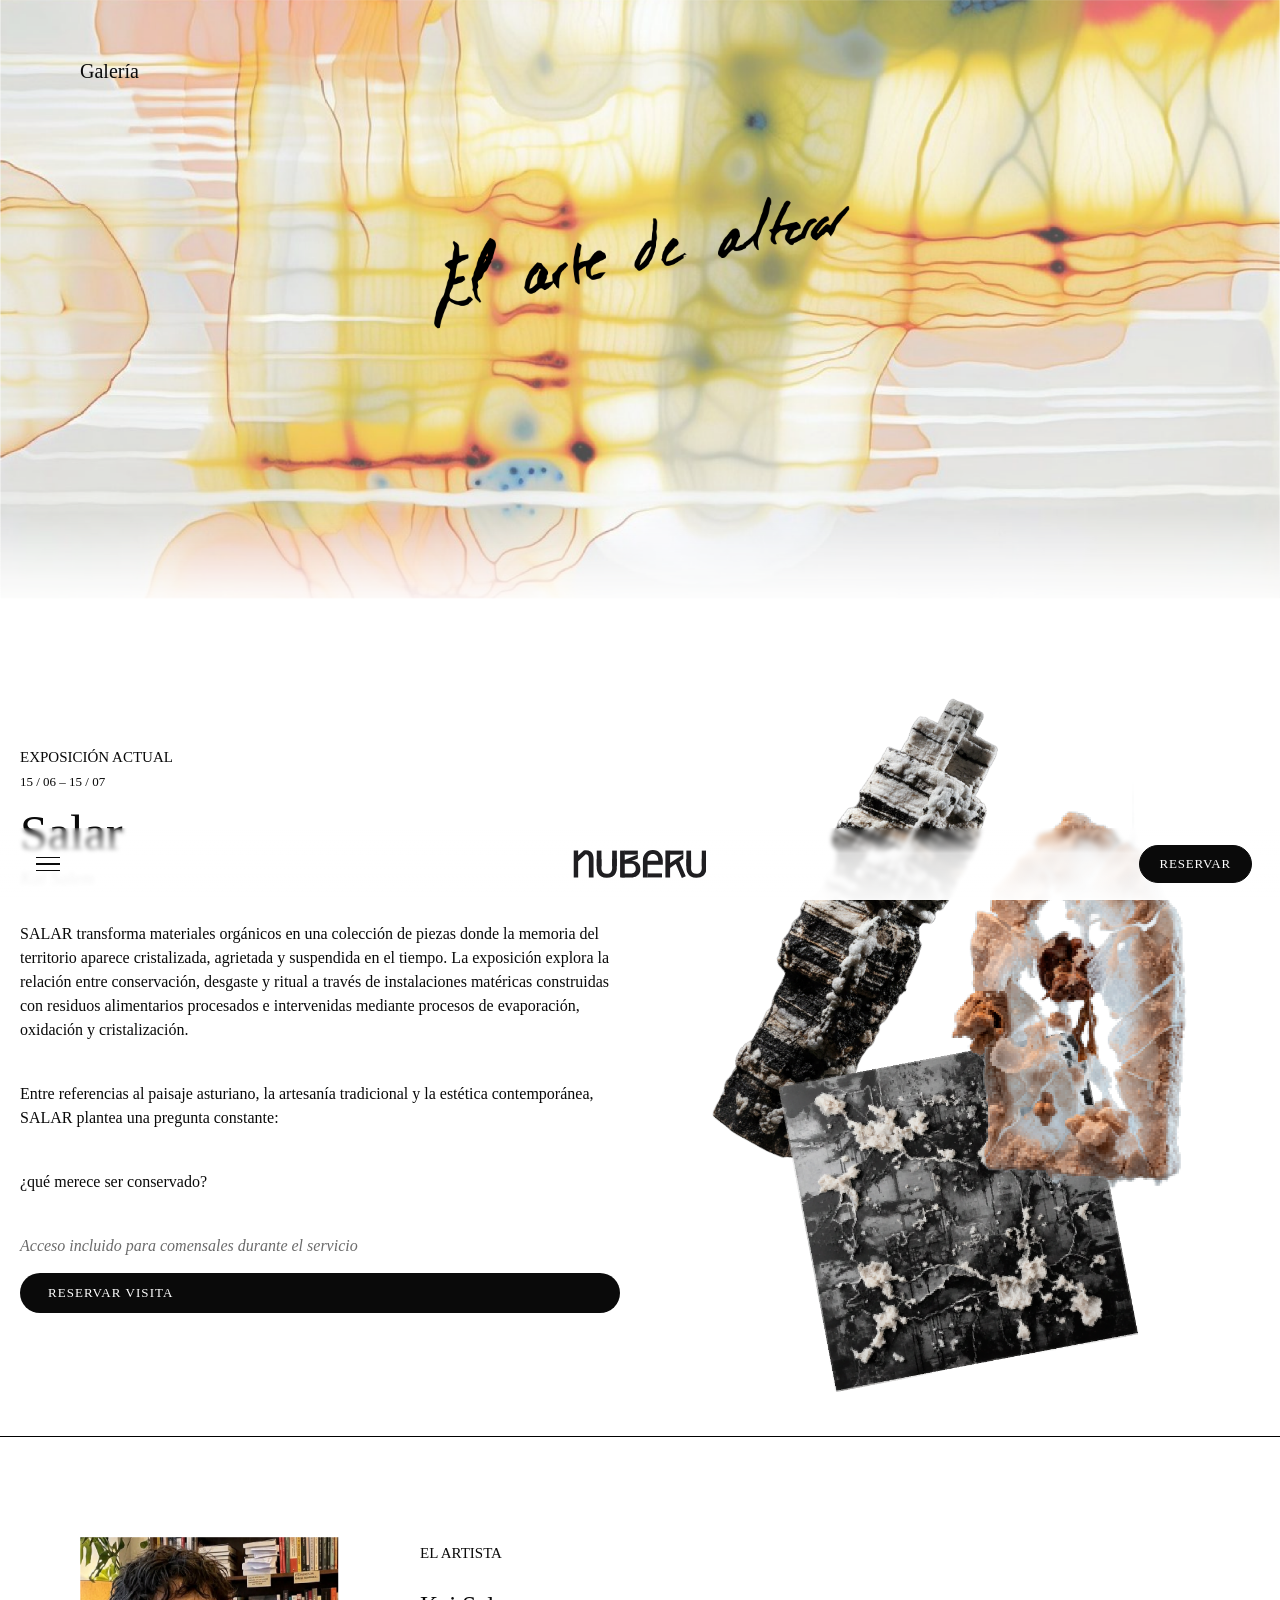
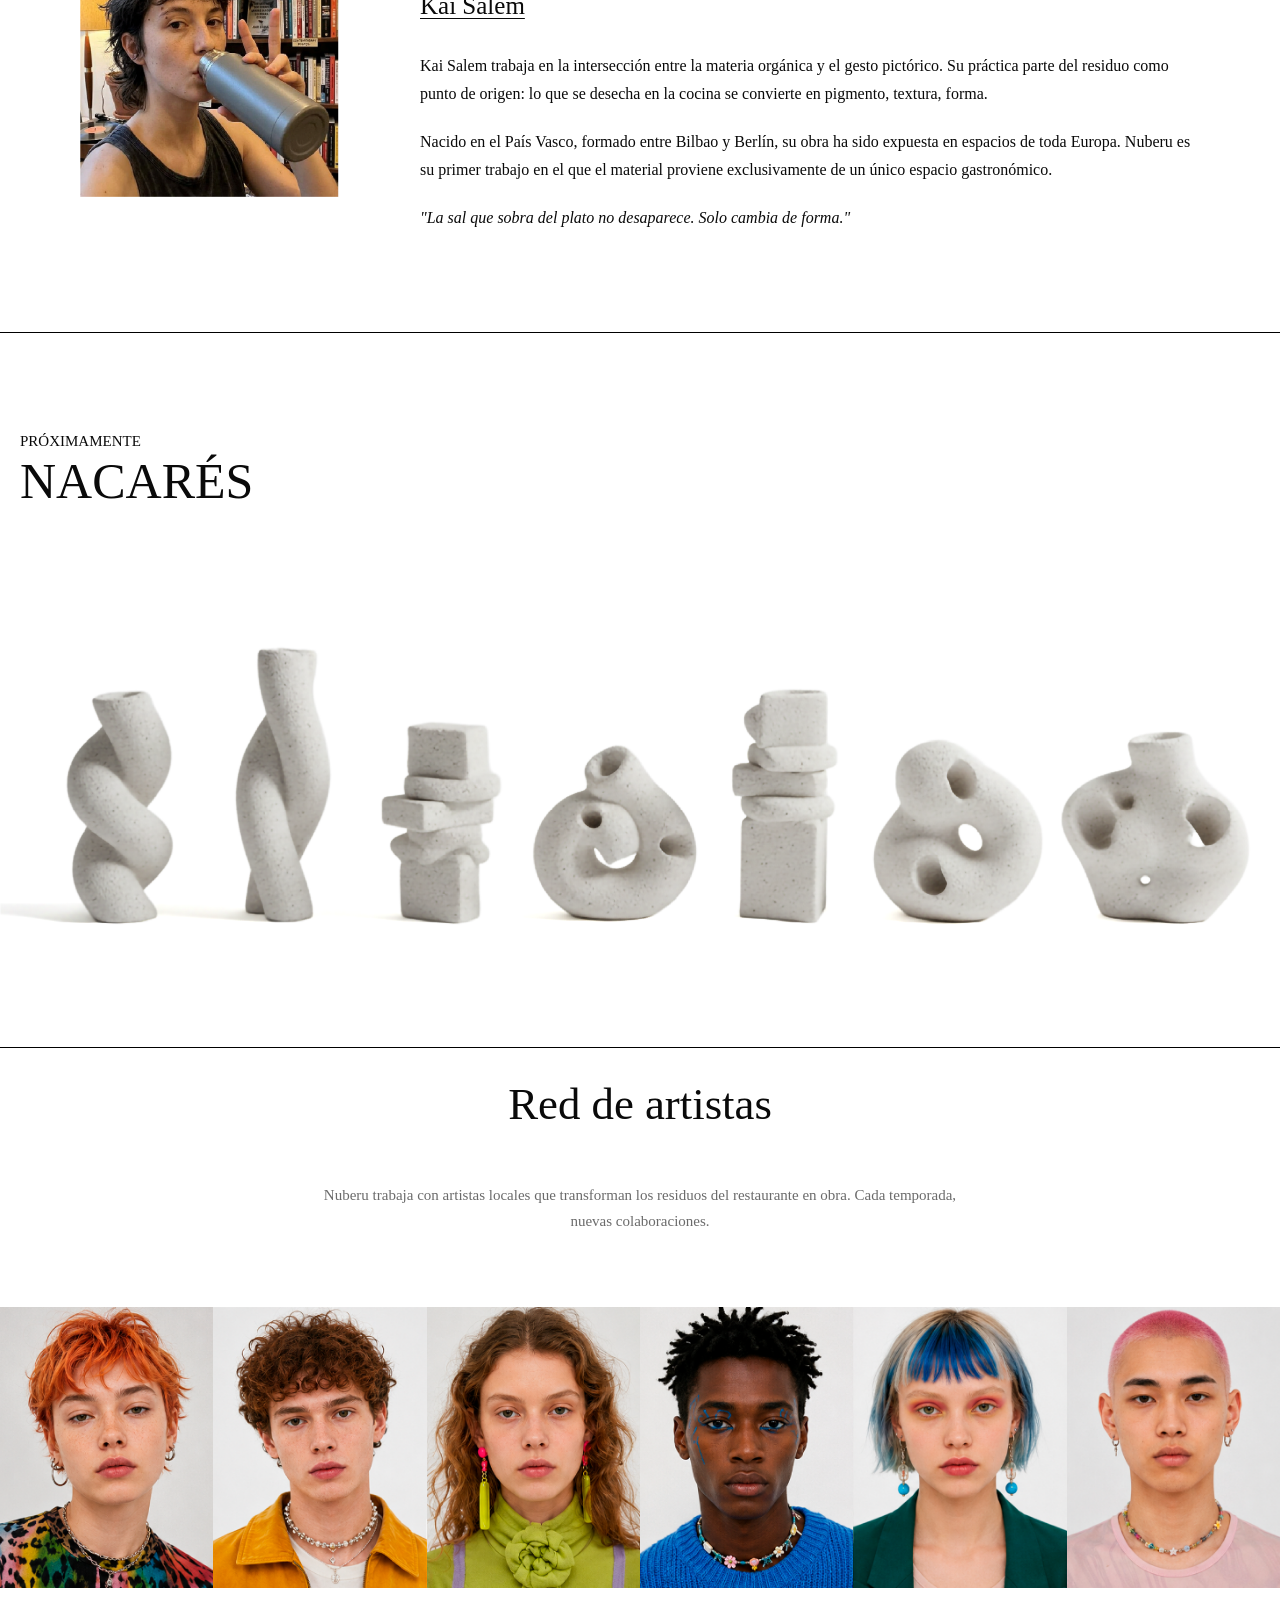
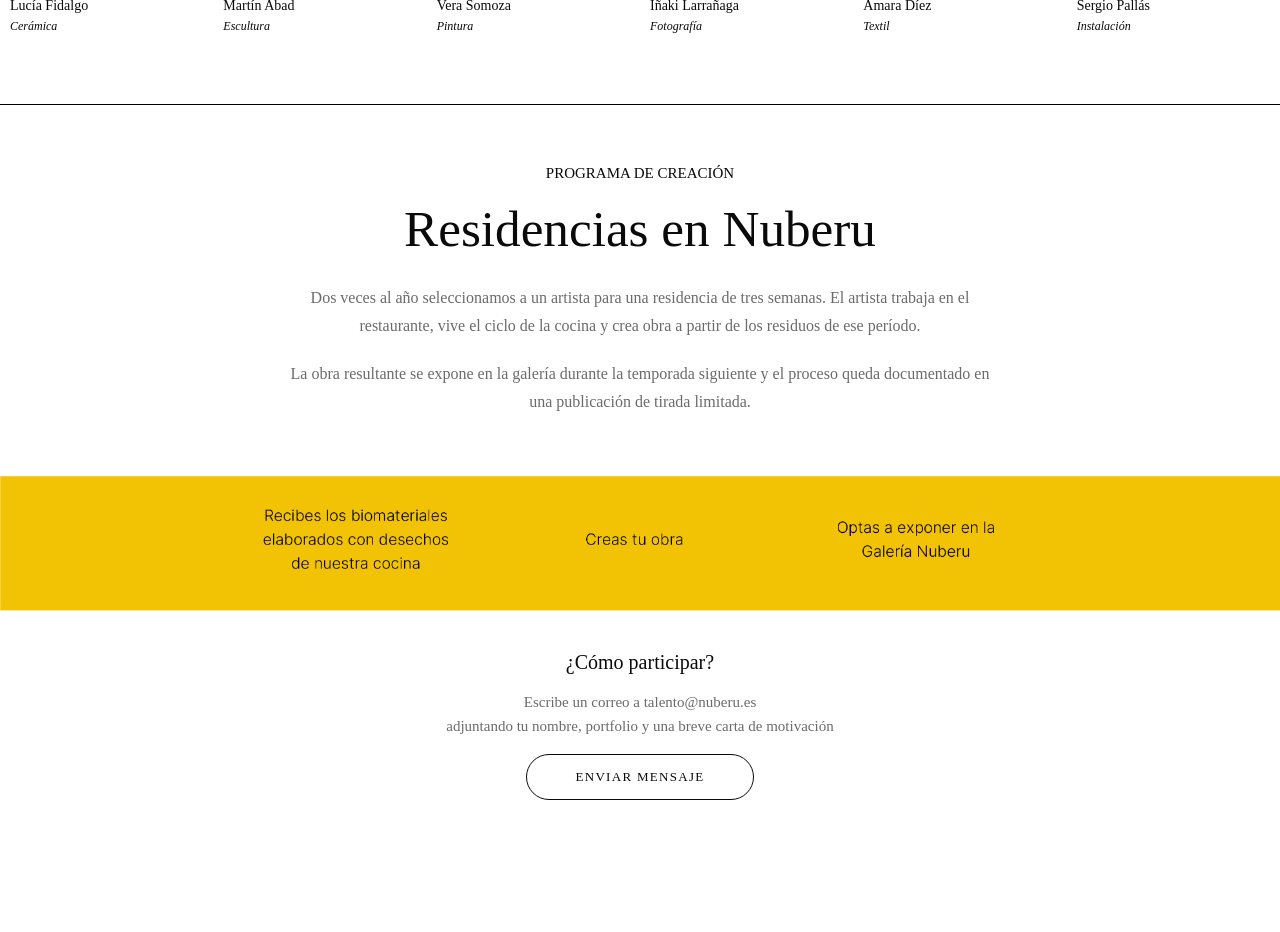
==== commit 95f78041: "Enhance gallery and reservation UI with new styles and interactive elements" ====
--- a/galeria.html
+++ b/galeria.html
@@ -70,15 +70,11 @@
 ============================================= -->
 <section id="gal-intro" aria-label="Introducción Galería">
     <div class="gal-intro__imagen">
-        <!--
-          PRODUCCIÓN: reemplazar por:
+
           <img src="assets/images/galeria-intro.png"
                alt="Galería Nuberu — espacio de creación y exposición"
                class="gal-intro__img" />
-        -->
-        <div class="gal-placeholder gal-placeholder--intro">
-            <span>IMAGEN INTRO<br>(texto + imagen integrados)</span>
-        </div>
+
     </div>
 </section>
 
@@ -163,7 +159,10 @@
      SECCIÓN 3.2: Proxima exposición
 ============================================= -->
 <section id="gal-prox" aria-label="Próxima exposición">
-    <div class="gal-expo__texto"> <h1 class="gal-expo__titulo">NACARÉS</h1> </div>
+    <div class="gal-expo__texto">
+        <p class="gal-expo__etiqueta">Próximamente</p>
+        <h1 class="gal-expo__titulo">NACARÉS</h1>
+    </div>
     <div class="gal-intro__imagen">
           <img src="assets/images/nacares.png"
                alt="Galería Nuberu — espacio de creación y exposición"
@@ -252,28 +251,22 @@
                 La obra resultante se expone en la galería durante la temporada siguiente
                 y el proceso queda documentado en una publicación de tirada limitada.
             </p>
+        </div>
+
+        <div class="gal-programa__imagen">
+            <img src="assets/images/programa-creacion.png"
+                 alt="Programa de residencias Nuberu" />
+        </div>
+
+        <div class="gal-programa__participar">
+            <p class="gal-programa__como">¿Cómo participar?</p>
+            <p class="gal-programa__instruccion">
+                Escribe un correo a talento@nuberu.es<br>
+                adjuntando tu nombre, portfolio y una breve carta de motivación
+            </p>
             <a href="mailto:talento@nuberu.es"
-               class="btn-saber-mas"
-               aria-label="Enviar mensaje a talento@nuberu.es">
-                Enviar mensaje
-            </a>
-        </div>
-
-        <div class="gal-programa__imagen">
-            <!--
-              PRODUCCIÓN: reemplazar por:
-              <img src="assets/images/programa-creacion.png"
-                   alt="Programa de residencias Nuberu" />
-            -->
-            <div class="gal-placeholder gal-placeholder--programa">
-                <span>IMAGEN<br>PROGRAMA</span>
-            </div>
-        </div>
-
-    </div>
-
-</section>
-
+               class="btn-saber-mas" role="button"> Enviar mensaje </a>
+        </div>
 
 <script src="js/main.js"></script>
 <script src="js/galeria.js"></script>
--- a/css/main.css
+++ b/css/main.css
@@ -60,6 +60,22 @@
     backdrop-filter: blur(2px);
     -webkit-backdrop-filter: blur(2px);
 }
+
+.barra-logo {
+    position: absolute;
+    left: 50%;
+    transform: translateX(-50%);
+    opacity: 0;
+    transition: opacity 0.4s ease;
+    pointer-events: none;
+}
+
+.barra-logo.visible,
+.barra-logo--visible {
+    opacity: 1;
+    pointer-events: auto;
+}
+
 
 .btn-menu {
     background: none;
@@ -122,6 +138,35 @@
     color: var(--negro);
 }
 
+/* Botón "Saltar y reservar" en la barra durante el test */
+.btn-saltar-barra {
+    display: none;
+    background: transparent;
+    color: var(--negro);
+    border: 1.5px solid var(--negro);
+    border-radius: 100px;
+    padding: 10px 20px;
+    font-family: var(--fuente-cuerpo);
+    font-size: 13px;
+    letter-spacing: 0.06em;
+    text-transform: uppercase;
+    cursor: pointer;
+}
+
+.btn-saltar-barra:hover {
+    background: var(--negro);
+    color: var(--blanco);
+}
+
+/* Durante el test, ocultar "Reservar" y mostrar "Saltar y reservar" */
+body.test-activo .btn-reservar {
+    display: none;
+}
+
+body.test-activo .btn-saltar-barra {
+    display: inline-block;
+}
+
 /* CTAs bajo el mapa */
 .mapa-ctas {
     display: flex;
@@ -446,25 +491,29 @@
     display: grid;
     grid-template-columns: 1fr 1fr;
     gap: 0;
-    max-width: 1400px;
     margin: 0 auto;
     padding: 100px 80px;
-    border-top: 1px solid #e0e0e0;
+    border-top: 1px solid #000000;
 }
 
 .actualidad-bloque {
-    padding: 0 60px 0 0;
+    padding: 10px 90px 0 0;
+}
+
+.actualidad-bloque1 {
+    padding: 10px 90px 0 90px;
 }
 
 .actualidad-bloque:last-child {
     padding: 0 0 0 60px;
-    border-left: 1px solid #e0e0e0;
+    border-left: 1px solid #000000;
 }
 
 .actualidad-etiqueta {
-    font-size: 11px;
+    font-size: 16px;
     text-transform: uppercase;
     margin-bottom: 8px;
+    margin-top: 30px;
 }
 
 .actualidad-fecha {
@@ -524,6 +573,8 @@
     padding: 60px 80px 100px;
     max-width: 1400px;
     margin: 0 auto;
+    margin-top: -200px;
+    margin-bottom: -100px;
     isolation: isolate;
     position: relative;
     z-index: 2;
@@ -534,6 +585,7 @@
     width: 100%;
     aspect-ratio: 16 / 10;
     overflow: visible;
+
 }
 
 .mapa-imagen {
@@ -541,6 +593,7 @@
     height: 100%;
     object-fit: contain;
     display: block;
+
 }
 
 .mapa-placeholder {
@@ -551,7 +604,6 @@
     justify-content: center;
     color: #aaa;
     font-size: 14px;
-    letter-spacing: 0.08em;
 }
 
 /* Puntos del mapa */
--- a/css/galeria.css
+++ b/css/galeria.css
@@ -10,6 +10,19 @@
     pointer-events: auto !important;
 }
 
+.gal-programa__texto .btn-saber-mas {
+    align-self: center;
+    background: transparent;
+    color: var(--negro);
+    border: 1.5px solid var(--negro);
+}
+
+.gal-programa__texto .btn-saber-mas:hover {
+    background: var(--negro);
+    color: var(--blanco);
+}
+
+
 /* =============================================
    ETIQUETA FIJA: GALERÍA
    Mismo comportamiento que .rest-label-fijo
@@ -25,28 +38,14 @@
     pointer-events: auto;
     cursor: pointer;}
 
-/* =============================================
-   PLACEHOLDERS (eliminar en producción)
-============================================= */
-.gal-placeholder {
-    background: #e8e8e5;
-    display: flex;
-    align-items: center;
-    justify-content: center;
-    color: #aaa;
-    font-size: 13px;
-    letter-spacing: 0.06em;
-    border: 1px dashed #ccc;
-    width: 100%;
-    text-align: center;
-    line-height: 1.6;
-}
-
-.gal-placeholder--intro   { height: 90vh; }
-.gal-placeholder--expo    { width: 100%; height: 100%; min-height: 600px; }
-.gal-placeholder--artista { aspect-ratio: 3/4; }
-.gal-placeholder--card    { aspect-ratio: 3/4; }
-.gal-placeholder--programa { aspect-ratio: 4/5; }
+
+.gal-red__subtexto {
+    margin: 0 auto;
+}
+
+.gal-programa__descripcion {
+    margin: 0 auto 20px;
+}
 
 /* =============================================
    SECCIÓN 1: INTRO
@@ -70,7 +69,6 @@
    SECCIÓN 2: EXPOSICIÓN ACTUAL
 ============================================= */
 #exposiciones {
-    border-top: 1px solid #e0e0e0;
 }
 
 .gal-expo {
@@ -100,6 +98,14 @@
     font-weight: 400;
 }
 
+.gal-expo__etiqueta-prox{
+    font-size: 15px;
+    text-transform: uppercase;
+    color: var(--negro);
+    margin-bottom: 8px;
+    font-weight: 400;
+}
+
 .gal-expo__fechas {
     font-size: 13px;
     color: var(--negro);
@@ -162,7 +168,7 @@
    Grid 1 + 3 columnas
 ============================================= */
 #gal-artista {
-    border-top: 1px solid #e0e0e0;
+    border-top: 1px solid #000000;
 }
 
 .gal-artista {
@@ -226,7 +232,7 @@
    SECCIÓN 3.2: prox
 ============================================= */
 #gal-prox {
-    border-top: 1px solid #e0e0e0;
+    border-top: 1px solid #000000;
 }
 
 
@@ -256,6 +262,7 @@
     font-size: clamp(32px, 3.5vw, 52px);
     font-weight: 300;
     color: var(--negro);
+    margin-top: 30px;
 }
 
 .gal-red__subtexto {
@@ -298,25 +305,25 @@
    SECCIÓN 5: PROGRAMA DE CREACIÓN
 ============================================= */
 #programa-creacion {
-    border-top: 1px solid #e0e0e0;
+    border-top: 1px solid #000000;
 }
 
 .gal-programa {
-    display: grid;
-    text-align: center;
+    display: flex;
+    flex-direction: column;
+    align-items: center;
+    text-align: center;
+    width: 100%;
+}
+
+.gal-programa__texto {
+    padding: 60px 80px 40px;
+    display: flex;
+    flex-direction: column;
+    align-items: center;
     gap: 0;
-    max-width: 1400px;
+    max-width: 900px;
     margin: 0 auto;
-    align-items: center;
-    min-height: 60vh;
-}
-
-.gal-programa__texto {
-    padding: 100px 80px;
-    display: flex;
-    flex-direction: column;
-    justify-content: center;
-    gap: 0;
 }
 
 .gal-programa__titulo {
@@ -334,29 +341,66 @@
     font-weight: 300;
     color: var(--gris-texto);
     line-height: 1.75;
-    margin-bottom: 20px;
-    max-width: 900px;
-}
-
-.gal-programa__descripcion:last-of-type {
-    margin-bottom: 40px;
+    margin: 0 auto 20px;
+    max-width: 700px;
 }
 
 .gal-programa__imagen {
-    overflow: hidden;
-    height: 100%;
-    min-height: 60vh;
-}
-
-.gal-programa__imagen img,
-.gal-programa__imagen .gal-placeholder--programa {
-    width: 100%;
-    height: 100%;
-    object-fit: cover;
+    width: 100%;
+}
+
+.gal-programa__imagen img {
+    width: 100%;
+    height: auto;
     display: block;
-    min-height: 60vh;
-}
-
+}
+
+.gal-programa__participar {
+    display: flex;
+    flex-direction: column;
+    align-items: center;
+    padding: 40px 80px 60px;
+    gap: 16px;
+}
+
+.gal-programa__como {
+    font-size: 20px;
+    font-weight: 400;
+    color: var(--negro);
+    text-align: center;
+    margin: 0;
+}
+
+.gal-programa__instruccion {
+    font-size: 15px;
+    font-weight: 300;
+    color: var(--gris-texto);
+    line-height: 1.6;
+    text-align: center;
+    margin: 0;
+}
+
+.gal-programa__participar .btn-saber-mas {
+    background: transparent !important;
+    color: #0a0a0a !important;
+    border: 1.5px solid #0a0a0a !important;
+    border-radius: 100px;
+    padding: 14px 48px;
+    font-family: var(--fuente-cuerpo);
+    font-size: 13px;
+    letter-spacing: 0.1em;
+    text-transform: uppercase;
+    display: inline-block;
+    text-decoration: none;
+    white-space: nowrap;
+    cursor: pointer;
+    transition: background 0.2s, color 0.2s;
+}
+
+.gal-programa__participar .btn-saber-mas:hover {
+    background: var(--negro);
+    color: var(--blanco);
+}
 /* =============================================
    RESPONSIVE
 ============================================= */
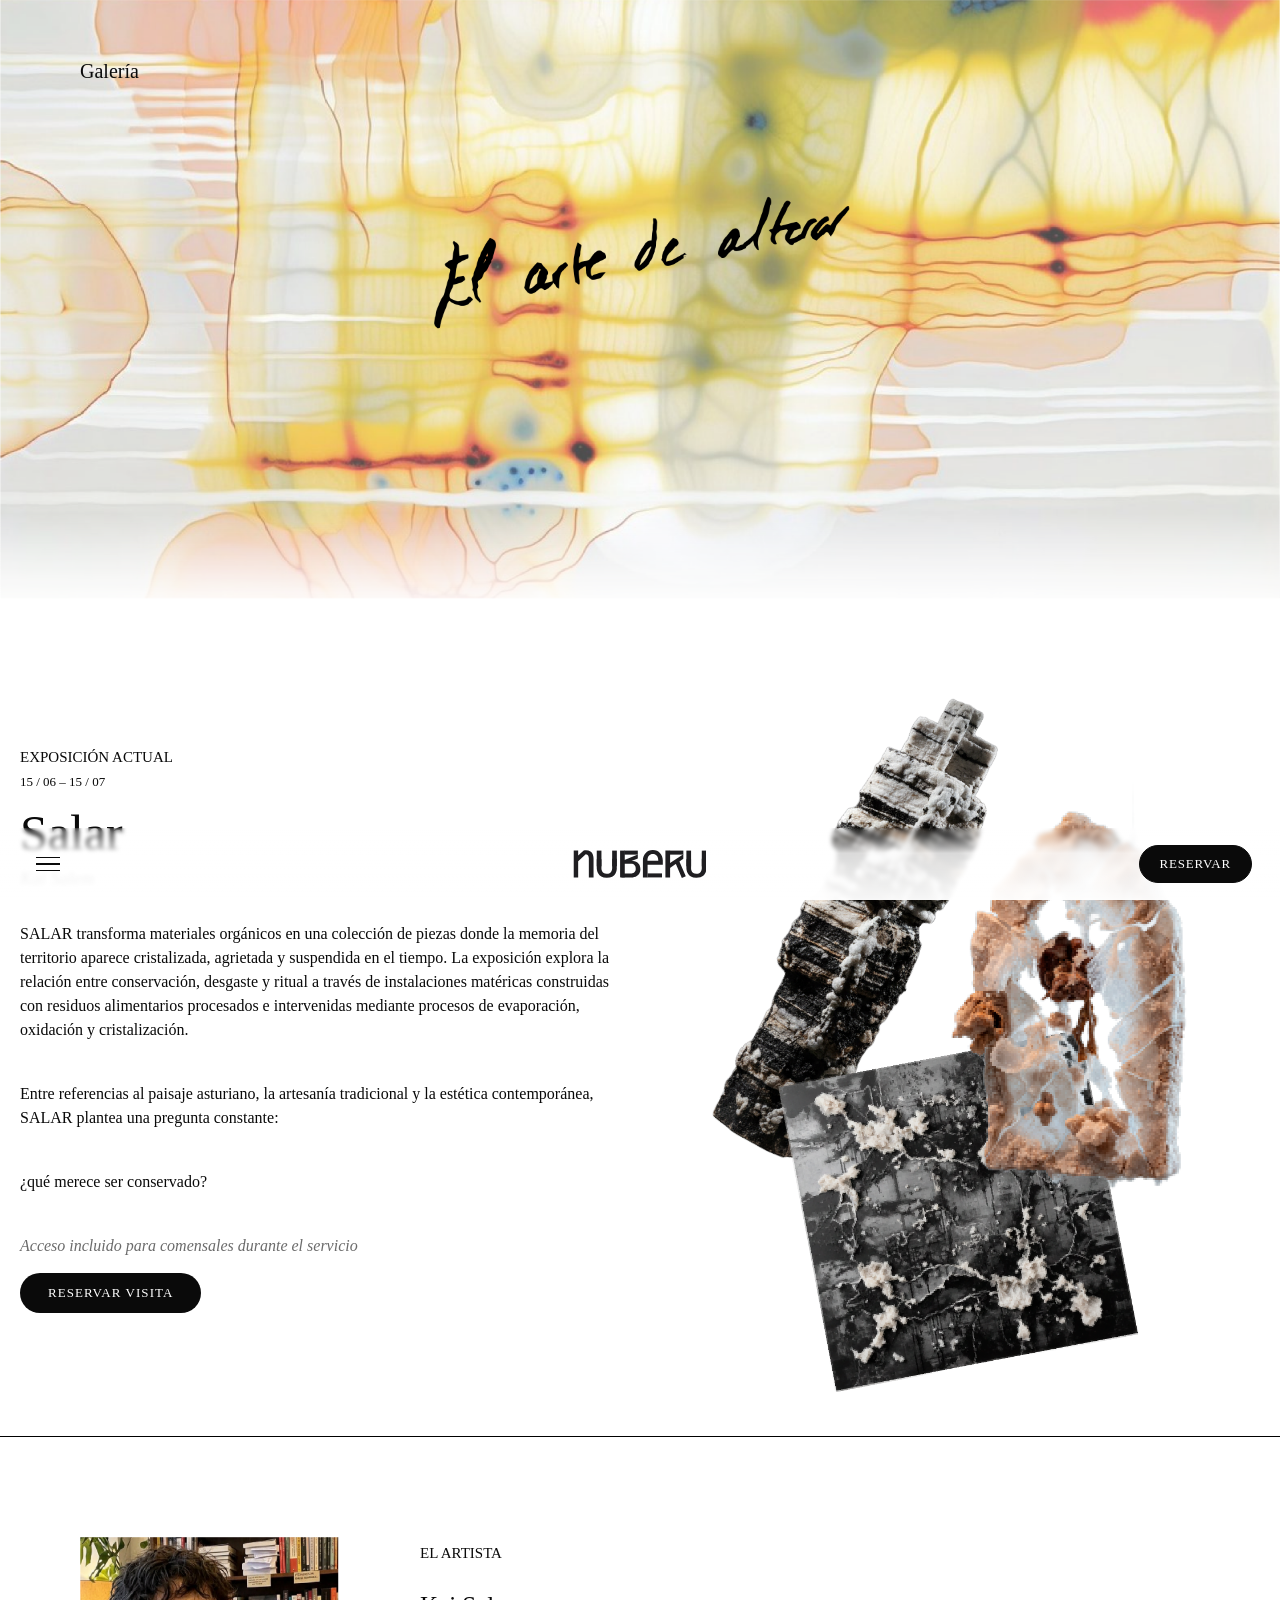
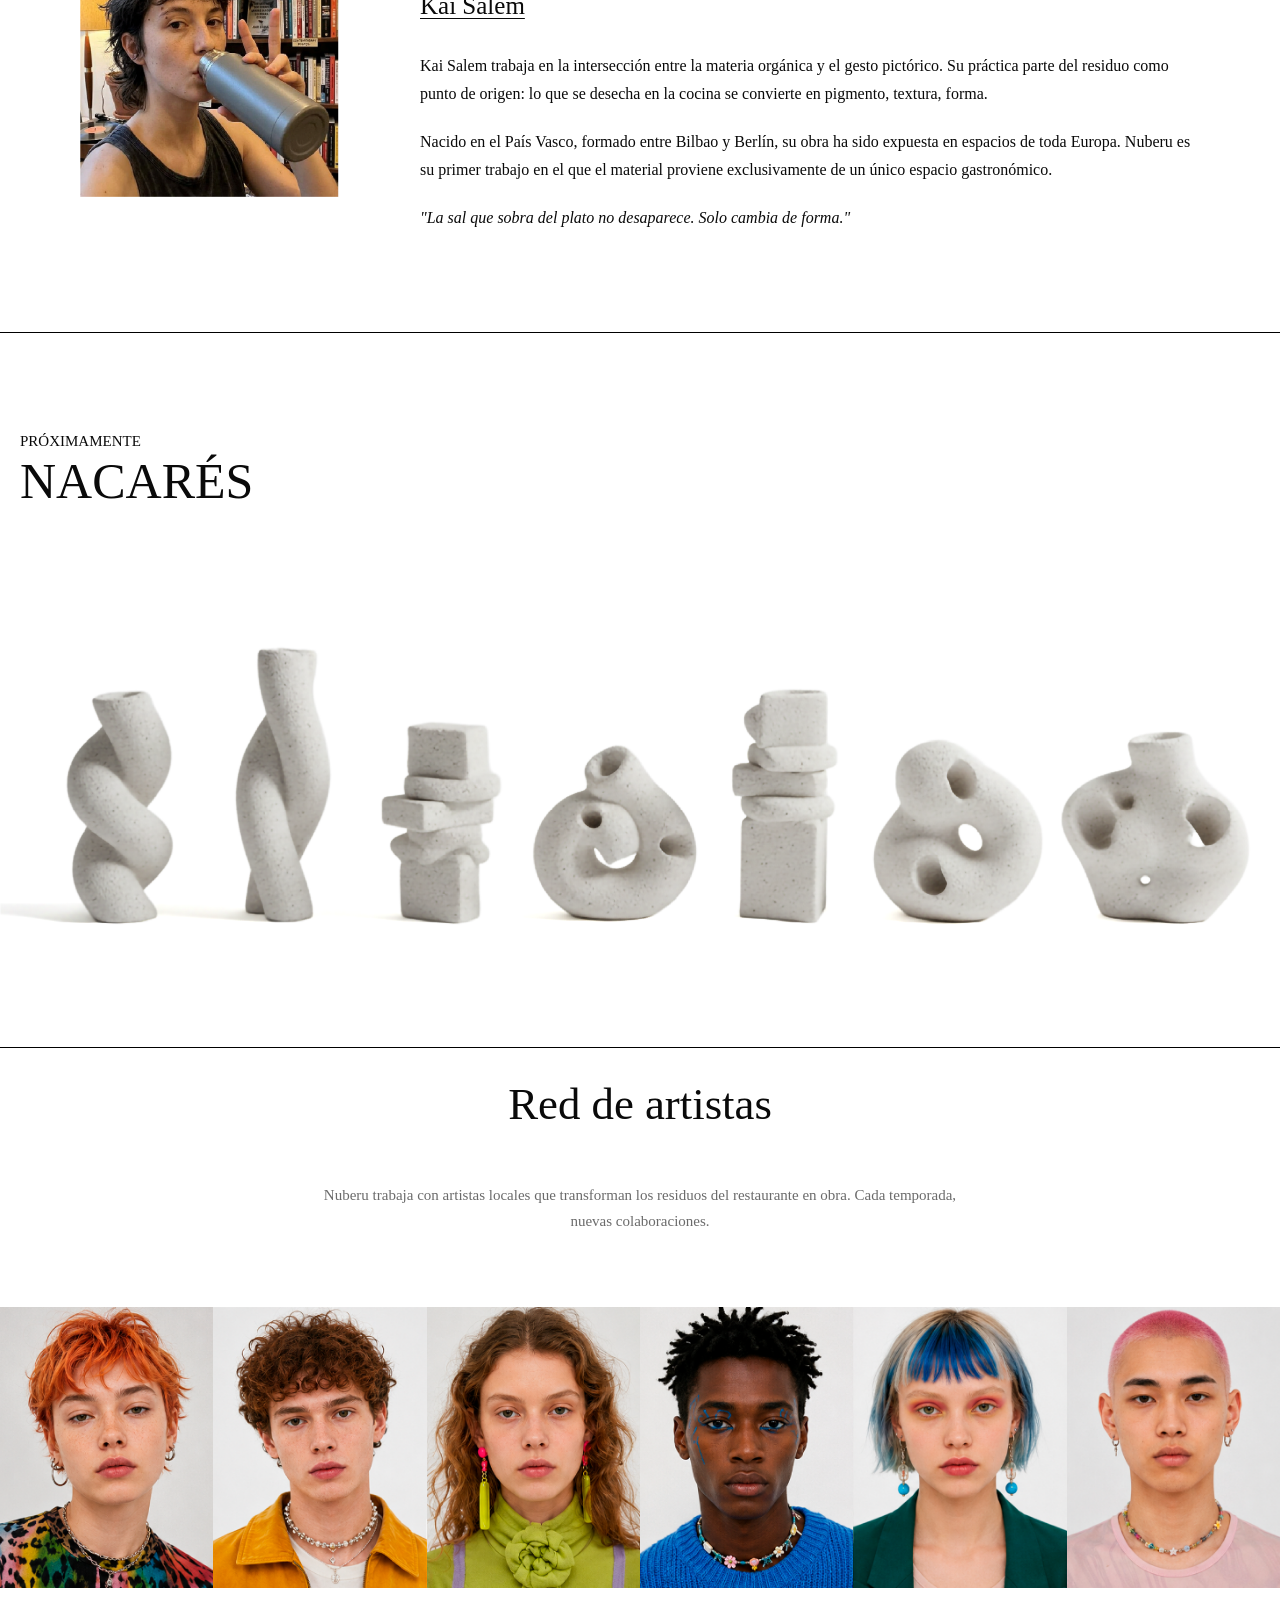
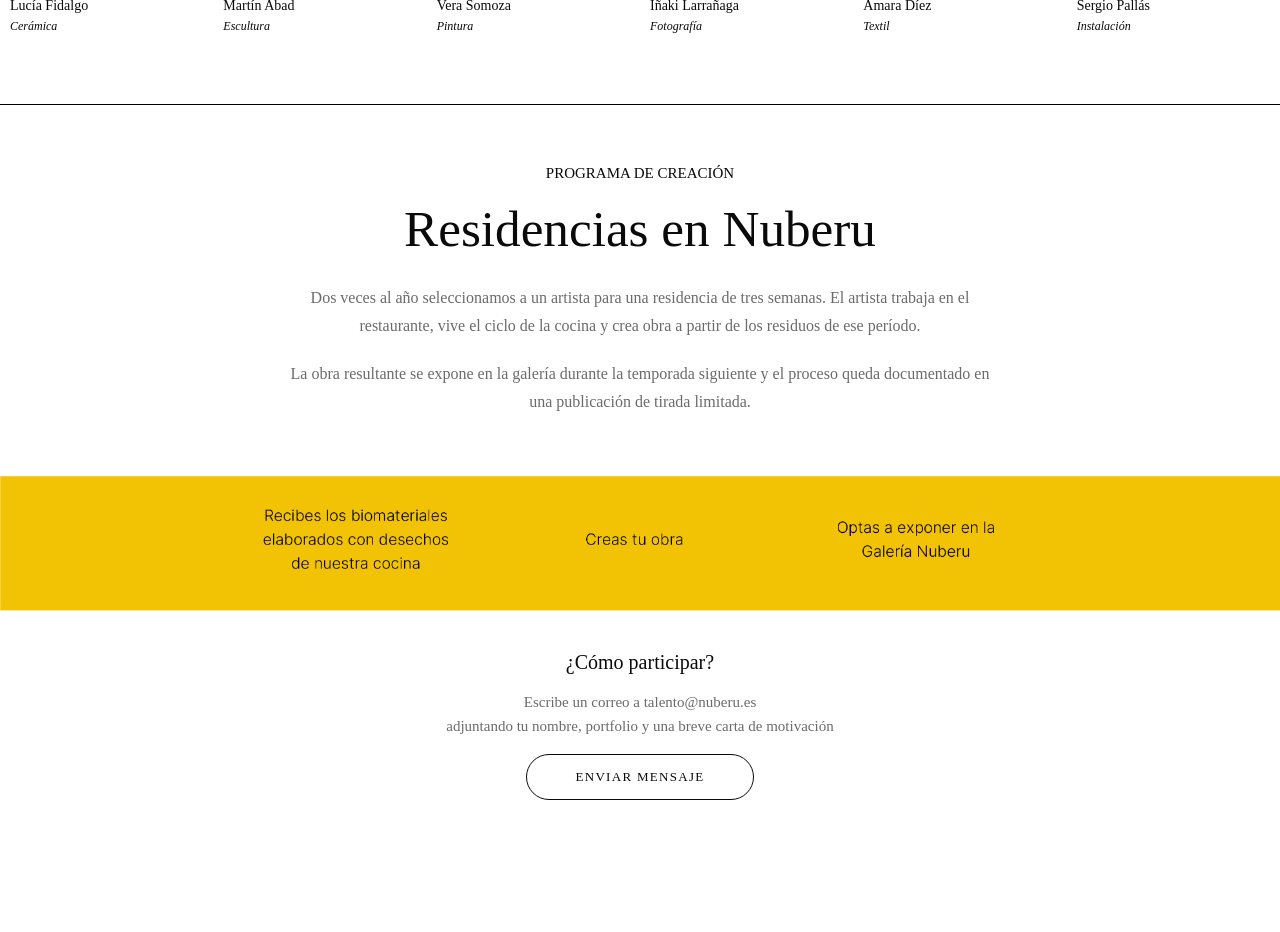
==== commit 721b0e45: "Sección actualidad (no solapar, responsive columnas)" ====
--- a/galeria.html
+++ b/galeria.html
@@ -12,7 +12,7 @@
     <link rel="stylesheet" href="css/main.css" />
     <link rel="stylesheet" href="css/galeria.css" />
 </head>
-<body>
+<body class="page-galeria">
 
 <!-- ============================================
      BARRA FIJA INFERIOR
@@ -267,6 +267,8 @@
             <a href="mailto:talento@nuberu.es"
                class="btn-saber-mas" role="button"> Enviar mensaje </a>
         </div>
+    </div>
+</section>
 
 <script src="js/main.js"></script>
 <script src="js/galeria.js"></script>
--- a/css/main.css
+++ b/css/main.css
@@ -460,7 +460,6 @@
 
 .filosofia-imagen {
     width: 100%;
-    aspect-ratio: 16 / 7;
     overflow: hidden;
     background: var(--gris-claro);
     position: relative;
@@ -484,29 +483,42 @@
     letter-spacing: 0.08em;
 }
 
+
 /* =============================================
    SECCIÓN 4: ACTUALIDAD
 ============================================= */
 #actualidad {
     display: grid;
-    grid-template-columns: 1fr 1fr;
+    grid-template-columns: 1fr 1fr;   /* ← DOS columnas en desktop */
     gap: 0;
     margin: 0 auto;
-    padding: 100px 80px;
+    padding: 100px 80px 100px 200px;
     border-top: 1px solid #000000;
 }
 
 .actualidad-bloque {
-    padding: 10px 90px 0 0;
+    padding: 60px 0 60px 0;
 }
 
 .actualidad-bloque1 {
-    padding: 10px 90px 0 90px;
+    padding: 60px 0 60px 0;
 }
 
 .actualidad-bloque:last-child {
-    padding: 0 0 0 60px;
-    border-left: 1px solid #000000;
+    padding: 60px 0 0 0;
+    border-left: none;
+}
+
+/* ── MÓVIL: una encima de otra ── */
+@media (max-width: 900px) {
+    #actualidad {
+        grid-template-columns: 1fr;
+        padding: 60px 32px;
+    }
+
+    .actualidad-bloque:last-child {
+        padding: 60px 0;
+    }
 }
 
 .actualidad-etiqueta {
@@ -761,6 +773,38 @@
    RESPONSIVE
 ============================================= */
 @media (max-width: 900px) {
+    .barra-logo {
+        left: 100px;
+        right: auto;
+        transform: none;
+            #mapa {
+                margin-top: 0;
+            }
+    }
+
+    /* Desplazar el logo hacia la izquierda SOLO en móvil para las páginas principales
+       (excepto reservas que tiene el test/formulario) */
+    body.page-index .barra-logo,
+    body.page-galeria .barra-logo,
+    body.page-restaurante .barra-logo {
+        left: calc(50% - 80px) !important;
+        transform: none !important;
+    }
+
+    /* Ocultar en móvil el botón "Saltar y reservar" que aparece al iniciar el test
+       para evitar que sea demasiado grande y que el logo se superponga sobre él. */
+    #btnSaltarBarra,
+    .btn-saltar-barra {
+        display: none !important;
+    }
+
+    /* Si la barra tiene la clase .sin-saltar (el botón no está visible), centrar el logo */
+    .barra-inferior.sin-saltar .barra-logo {
+        left: 50% !important;
+        transform: translateX(-50%) !important;
+        right: auto !important;
+    }
+
     #intro {
         grid-template-columns: 1fr;
         padding: 60px 32px;
@@ -778,20 +822,6 @@
 
     #filosofia { padding: 40px 32px 60px; }
 
-    #actualidad {
-        grid-template-columns: 1fr;
-        padding: 60px 32px;
-        gap: 60px;
-    }
-
-    .actualidad-bloque,
-    .actualidad-bloque:last-child {
-        padding: 0;
-        border: none;
-    }
-
-    #mapa { padding: 40px 32px 60px; }
-
     .mapa-ctas {
         flex-direction: column;
         gap: 16px;
@@ -815,4 +845,202 @@
         font-size: clamp(28px, 7vw, 44px);
         padding: 14px 0;
     }
-}+}
+
+/* =============================================
+   BANNER DE COOKIES
+============================================= */
+.cookie-banner {
+    position: fixed;
+    top: 24px;
+    right: 24px;
+    max-width: 380px;
+    background-color: rgba(0, 0, 0, 0.95);
+    color: #fff;
+    padding: 24px;
+    z-index: 999;
+    border-radius: 16px;
+    display: flex;
+    flex-direction: column;
+    gap: 16px;
+    box-shadow: 0 8px 32px rgba(0, 0, 0, 0.2);
+    animation: slideInRight 0.4s ease-out;
+}
+
+@keyframes slideInRight {
+    from {
+        opacity: 0;
+        transform: translateX(400px);
+    }
+    to {
+        opacity: 1;
+        transform: translateX(0);
+    }
+}
+
+.cookie-banner.oculto {
+    animation: slideOutRight 0.3s ease-out forwards;
+}
+
+@keyframes slideOutRight {
+    from {
+        opacity: 1;
+        transform: translateX(0);
+    }
+    to {
+        opacity: 0;
+        transform: translateX(400px);
+    }
+}
+
+.cookie-contenido {
+    width: 100%;
+}
+
+.cookie-texto {
+    margin: 0;
+    font-size: 14px;
+    line-height: 1.5;
+}
+
+.cookie-botones {
+    display: flex;
+    gap: 10px;
+    justify-content: flex-end;
+}
+
+.btn-aceptar,
+.btn-rechazar {
+    padding: 8px 16px;
+    border: none;
+    cursor: pointer;
+    border-radius: 6px;
+    font-size: 13px;
+    font-weight: 500;
+    transition: all 0.3s ease;
+    white-space: nowrap;
+}
+
+.btn-aceptar {
+    background-color: var(--acento-rosa);
+    color: #fff;
+}
+
+.btn-aceptar:hover {
+    background-color: #d74368;
+    transform: scale(1.05);
+}
+
+.btn-rechazar {
+    background-color: transparent;
+    color: #fff;
+    border: 1px solid rgba(255, 255, 255, 0.5);
+}
+
+.btn-rechazar:hover {
+    background-color: rgba(255, 255, 255, 0.1);
+    border-color: #fff;
+}
+
+/* Responsive: en móvil, ajustar posición */
+@media (max-width: 600px) {
+    .cookie-banner {
+        top: 12px;
+        right: 12px;
+        left: 12px;
+        max-width: none;
+    }
+}
+
+/* Footer pequeño dentro del menú overlay */
+.menu-overlay .menu-footer {
+    position: absolute;
+    left: 0;
+    right: 0;
+    bottom: 22px;
+    display: flex;
+    justify-content: center;
+    gap: 20px;
+    z-index: 10001;
+}
+
+.menu-overlay .menu-footer a {
+    color: var(--gris-texto);
+    text-decoration: underline;
+    text-underline-offset: 3px;
+    font-size: 13px;
+    font-weight: 300;
+    letter-spacing: 0.02em;
+    cursor: pointer;
+}
+
+/* Modal (ventana emergente) */
+.modal-backdrop {
+    position: fixed;
+    inset: 0;
+    background: rgba(255,255,255,0.35);
+    backdrop-filter: blur(4px);
+    -webkit-backdrop-filter: blur(4px);
+    opacity: 0;
+    pointer-events: none;
+    transition: opacity 0.18s ease;
+    z-index: 10002;
+}
+
+.modal-backdrop.activo {
+    opacity: 1;
+    pointer-events: auto;
+}
+
+.modal {
+    position: fixed;
+    left: 50%;
+    top: 50%;
+    transform: translate(-50%, -50%);
+    width: min(760px, calc(100% - 48px));
+    max-height: calc(100vh - 120px);
+    overflow: auto;
+    background: var(--blanco);
+    border: 1px solid var(--negro); /* borde negro */
+    border-radius: 0; /* sin redondeado */
+    padding: 28px;
+    box-shadow: 0 12px 40px rgba(0,0,0,0.12);
+    opacity: 0;
+    pointer-events: none;
+    transition: opacity 0.18s ease, transform 0.18s ease;
+    z-index: 10003;
+}
+
+.modal.activo {
+    opacity: 1;
+    pointer-events: auto;
+}
+
+.modal .modal-titulo {
+    font-size: 18px;
+    font-weight: 600;
+    margin-bottom: 12px;
+}
+
+.modal .modal-cuerpo {
+    font-size: 14px;
+    color: var(--gris-texto);
+    line-height: 1.6;
+}
+
+.modal .modal-cierre {
+    display: inline-block;
+    margin-top: 18px;
+    background: transparent;
+    border: 1px solid var(--negro);
+    padding: 8px 16px;
+    cursor: pointer;
+    font-family: var(--fuente-cuerpo);
+}
+
+/* Asegurar accesibilidad: foco visible */
+.menu-overlay .menu-footer a:focus,
+.modal .modal-cierre:focus {
+    outline: 2px dashed rgba(0,0,0,0.12);
+    outline-offset: 4px;
+}
--- a/css/galeria.css
+++ b/css/galeria.css
@@ -146,6 +146,10 @@
     line-height: 1.5;
     margin-bottom: 15px;
     max-width: 600px;
+}
+
+.gal-expo__texto .btn-saber-mas {
+    align-self: flex-start;
 }
 
 /* Columna derecha: imagen */
